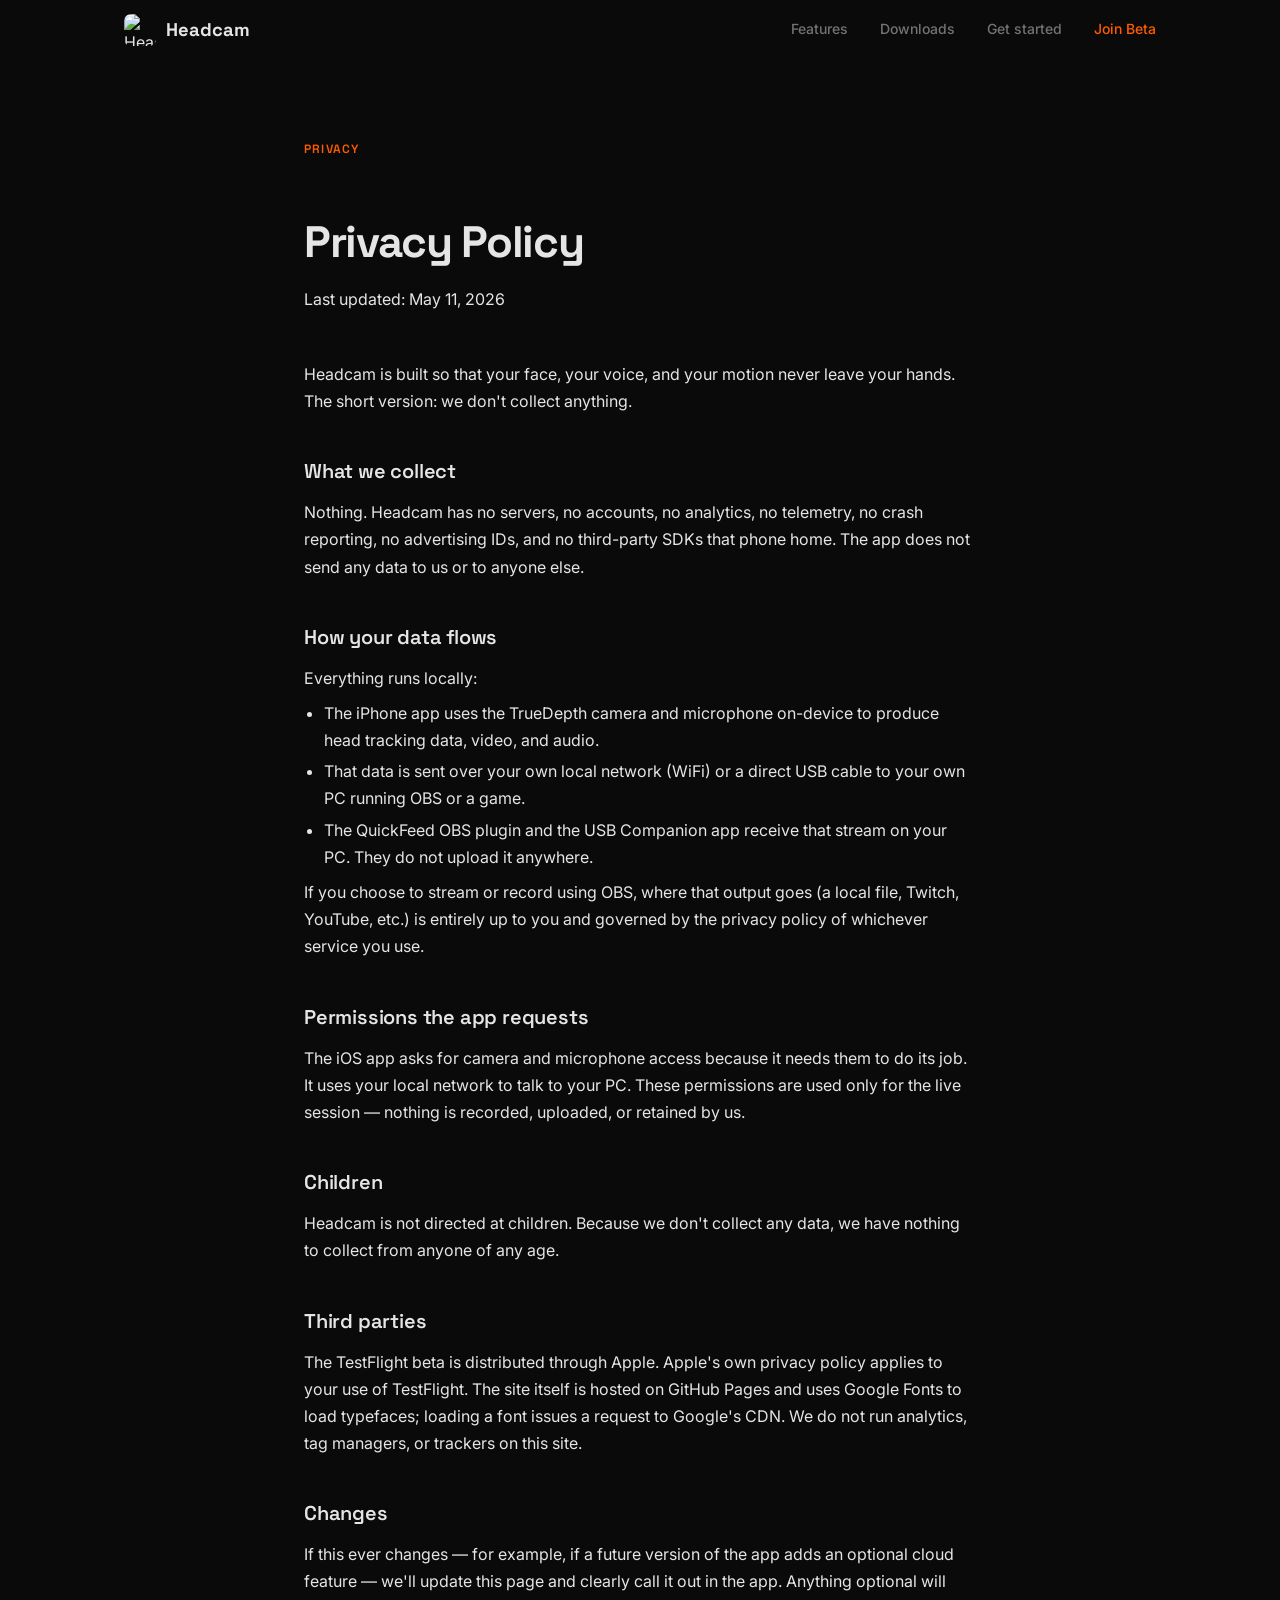
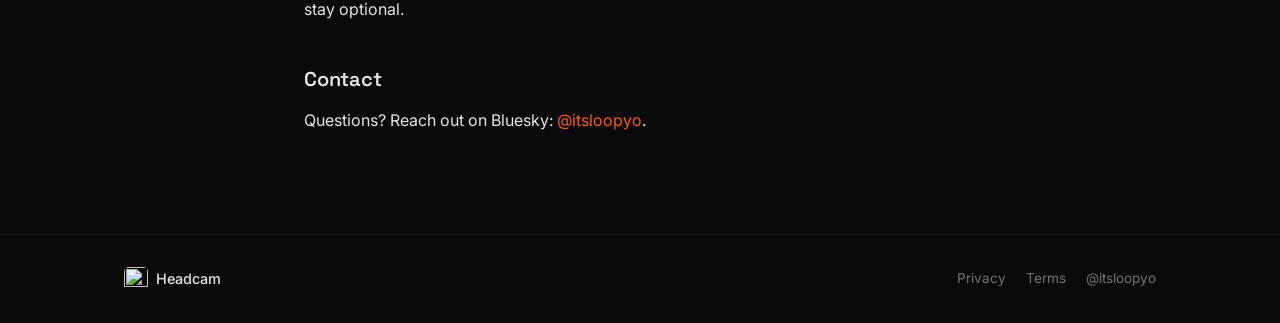
==== privacy.html @ e3e9efb8 "Add privacy policy and terms of service pages" ====
<!DOCTYPE html>
<html lang="en">
<head>
  <meta charset="UTF-8">
  <meta name="viewport" content="width=device-width, initial-scale=1.0">
  <title>Privacy Policy — Headcam</title>
  <meta name="description" content="Headcam runs entirely on your devices. We don't collect, transmit, or store any personal data.">
  <meta name="theme-color" content="#0a0a0a">
  <link rel="icon" type="image/x-icon" href="favicon.ico">
  <link rel="icon" type="image/png" sizes="32x32" href="assets/images/favicon-32x32.png">
  <link rel="icon" type="image/png" sizes="16x16" href="assets/images/favicon-16x16.png">
  <link rel="apple-touch-icon" sizes="180x180" href="assets/images/apple-touch-icon.png">
  <link rel="preconnect" href="https://fonts.googleapis.com">
  <link rel="preconnect" href="https://fonts.gstatic.com" crossorigin>
  <link href="https://fonts.googleapis.com/css2?family=Inter:wght@400;500;600&family=Space+Grotesk:wght@600;700&display=swap" rel="stylesheet">
  <link rel="stylesheet" href="css/style.css">
</head>
<body>

  <nav class="nav" id="nav">
    <div class="nav-inner">
      <a href="index.html" class="nav-brand">
        <img src="assets/images/app-icon.png" alt="Headcam" class="nav-icon" width="32" height="32">
        <span class="nav-wordmark">Headcam</span>
      </a>
      <button class="nav-toggle" id="nav-toggle" aria-label="Toggle navigation" aria-expanded="false">
        <span></span><span></span>
      </button>
      <div class="nav-links" id="nav-links">
        <a href="index.html#features">Features</a>
        <a href="index.html#downloads">Downloads</a>
        <a href="index.html#setup">Get started</a>
        <a href="https://testflight.apple.com/join/P8mfMsU5" class="nav-cta">Join Beta</a>
      </div>
    </div>
  </nav>

  <main class="legal">
    <div class="container">
      <span class="section-label">Privacy</span>
      <h1 class="legal-headline">Privacy Policy</h1>
      <p class="legal-updated">Last updated: May 11, 2026</p>

      <p>Headcam is built so that your face, your voice, and your motion never leave your hands. The short version: we don't collect anything.</p>

      <h2>What we collect</h2>
      <p>Nothing. Headcam has no servers, no accounts, no analytics, no telemetry, no crash reporting, no advertising IDs, and no third-party SDKs that phone home. The app does not send any data to us or to anyone else.</p>

      <h2>How your data flows</h2>
      <p>Everything runs locally:</p>
      <ul>
        <li>The iPhone app uses the TrueDepth camera and microphone on-device to produce head tracking data, video, and audio.</li>
        <li>That data is sent over your own local network (WiFi) or a direct USB cable to your own PC running OBS or a game.</li>
        <li>The QuickFeed OBS plugin and the USB Companion app receive that stream on your PC. They do not upload it anywhere.</li>
      </ul>
      <p>If you choose to stream or record using OBS, where that output goes (a local file, Twitch, YouTube, etc.) is entirely up to you and governed by the privacy policy of whichever service you use.</p>

      <h2>Permissions the app requests</h2>
      <p>The iOS app asks for camera and microphone access because it needs them to do its job. It uses your local network to talk to your PC. These permissions are used only for the live session — nothing is recorded, uploaded, or retained by us.</p>

      <h2>Children</h2>
      <p>Headcam is not directed at children. Because we don't collect any data, we have nothing to collect from anyone of any age.</p>

      <h2>Third parties</h2>
      <p>The TestFlight beta is distributed through Apple. Apple's own privacy policy applies to your use of TestFlight. The site itself is hosted on GitHub Pages and uses Google Fonts to load typefaces; loading a font issues a request to Google's CDN. We do not run analytics, tag managers, or trackers on this site.</p>

      <h2>Changes</h2>
      <p>If this ever changes — for example, if a future version of the app adds an optional cloud feature — we'll update this page and clearly call it out in the app. Anything optional will stay optional.</p>

      <h2>Contact</h2>
      <p>Questions? Reach out on Bluesky: <a href="https://bsky.app/profile/itsloopyo.bsky.social" target="_blank" rel="noopener noreferrer">@itsloopyo</a>.</p>
    </div>
  </main>

  <footer class="footer">
    <div class="container footer-inner">
      <div class="footer-brand">
        <img src="assets/images/app-icon.png" alt="" class="footer-icon" width="24" height="24">
        <span>Headcam</span>
      </div>
      <div class="footer-links">
        <a href="privacy.html" class="footer-link">Privacy</a>
        <a href="terms.html" class="footer-link">Terms</a>
        <a href="https://bsky.app/profile/itsloopyo.bsky.social" target="_blank" rel="noopener noreferrer" class="footer-link" aria-label="Bluesky">@itsloopyo</a>
      </div>
    </div>
  </footer>

  <script src="js/main.js"></script>
</body>
</html>
---- css/style.css ----
/* ============================================
   Headcam.app
   ============================================ */

/* --- Reset & Variables --- */
*,
*::before,
*::after {
  margin: 0;
  padding: 0;
  box-sizing: border-box;
}

:root {
  --bg: #0a0a0a;
  --surface: #111111;
  --border: #1e1e1e;
  --text: #e5e5e5;
  --muted: #737373;
  --accent: #ff5c00;
  --nav-h: 60px;
}

html {
  scroll-behavior: smooth;
  scroll-padding-top: var(--nav-h);
}

body {
  font-family: 'Inter', system-ui, -apple-system, sans-serif;
  background: var(--bg);
  color: var(--text);
  line-height: 1.6;
  -webkit-font-smoothing: antialiased;
  -moz-osx-font-smoothing: grayscale;
}

img {
  display: block;
  max-width: 100%;
  height: auto;
}

a {
  color: inherit;
  text-decoration: none;
}

ul {
  list-style: none;
}

/* --- Layout --- */
.container {
  width: 100%;
  max-width: 1080px;
  margin: 0 auto;
  padding: 0 24px;
}

/* --- Typography --- */
.hero-headline,
.section-label,
.feature-name,
.setup-content h3,
.download-card-top h3,
.cta-headline {
  font-family: 'Space Grotesk', 'Inter', system-ui, sans-serif;
}

.section-label {
  display: block;
  font-size: 0.75rem;
  font-weight: 600;
  text-transform: uppercase;
  letter-spacing: 0.1em;
  color: var(--accent);
  margin-bottom: 48px;
}

/* --- Buttons --- */
.btn {
  display: inline-flex;
  align-items: center;
  gap: 8px;
  font-family: inherit;
  font-size: 0.95rem;
  font-weight: 600;
  border: none;
  cursor: pointer;
  text-decoration: none;
  transition: opacity 0.15s ease;
}

.btn:hover {
  opacity: 0.85;
}

.btn-primary {
  padding: 14px 28px;
  color: var(--bg);
  background: var(--accent);
  border-radius: 8px;
}

.btn-ghost {
  padding: 14px 4px;
  color: var(--muted);
  background: none;
  transition: color 0.2s ease;
}

.btn-ghost:hover {
  color: var(--text);
  opacity: 1;
}

.btn-ghost .arrow {
  display: inline-block;
  transition: transform 0.2s ease;
}

.btn-ghost:hover .arrow {
  transform: translateX(3px);
}

.btn-lg {
  padding: 18px 36px;
  font-size: 1.05rem;
}

/* --- Scroll Reveal --- */
.reveal {
  opacity: 0;
  transform: translateY(16px);
  transition: opacity 0.5s ease, transform 0.5s ease;
}

.reveal.visible {
  opacity: 1;
  transform: translateY(0);
}

/* ============================================
   Navigation
   ============================================ */
.nav {
  position: fixed;
  top: 0;
  left: 0;
  right: 0;
  z-index: 1000;
  height: var(--nav-h);
  transition: background 0.25s ease, border-color 0.25s ease;
  border-bottom: 1px solid transparent;
}

.nav.scrolled {
  background: var(--bg);
  border-bottom-color: var(--border);
}

.nav-inner {
  max-width: 1080px;
  margin: 0 auto;
  padding: 0 24px;
  height: 100%;
  display: flex;
  align-items: center;
  justify-content: space-between;
}

.nav-brand {
  display: flex;
  align-items: center;
  gap: 10px;
}

.nav-icon {
  border-radius: 7px;
}

.nav-wordmark {
  font-family: 'Space Grotesk', system-ui, sans-serif;
  font-size: 1.15rem;
  font-weight: 700;
}

.nav-toggle {
  display: none;
  background: none;
  border: none;
  cursor: pointer;
  padding: 8px;
  width: 32px;
  height: 32px;
  position: relative;
  align-items: center;
  justify-content: center;
}

.nav-toggle span {
  display: block;
  width: 18px;
  height: 1.5px;
  background: var(--text);
  position: absolute;
  left: 7px;
  transition: transform 0.25s ease, top 0.25s ease;
}

.nav-toggle span:first-child {
  top: 12px;
}

.nav-toggle span:last-child {
  top: 19px;
}

.nav-toggle[aria-expanded="true"] span:first-child {
  top: 15px;
  transform: rotate(45deg);
}

.nav-toggle[aria-expanded="true"] span:last-child {
  top: 15px;
  transform: rotate(-45deg);
}

.nav-links {
  display: flex;
  align-items: center;
  gap: 32px;
}

.nav-links a {
  font-size: 0.875rem;
  font-weight: 500;
  color: var(--muted);
  transition: color 0.2s ease;
}

.nav-links a:hover {
  color: var(--text);
}

.nav-cta {
  color: var(--accent) !important;
}

/* ============================================
   Hero
   ============================================ */
.hero {
  position: relative;
  min-height: max(560px, 80vh);
  display: flex;
  align-items: center;
  padding: calc(var(--nav-h) + 40px) 0 80px;
  overflow: hidden;
  background: radial-gradient(ellipse at 60% 40%, rgba(255, 92, 0, 0.025) 0%, transparent 65%);
}

.hero-headline {
  font-size: clamp(2.5rem, 6vw, 4.5rem);
  font-weight: 700;
  line-height: 1.08;
  letter-spacing: -0.03em;
  margin-bottom: 24px;
  max-width: 580px;
}

.hero-sub {
  font-size: clamp(1rem, 2vw, 1.15rem);
  color: var(--muted);
  max-width: 480px;
  line-height: 1.7;
  margin-bottom: 20px;
}

.hero-pitch {
  font-family: 'Space Grotesk', system-ui, sans-serif;
  font-size: clamp(1.05rem, 2vw, 1.2rem);
  font-weight: 600;
  letter-spacing: -0.01em;
  color: var(--text);
  margin-bottom: 40px;
}

.hero-actions {
  display: flex;
  align-items: center;
  gap: 24px;
  flex-wrap: wrap;
}

/* --- Tracking reticle --- */
.hero-tracker {
  position: absolute;
  top: 0;
  left: 0;
  width: 160px;
  height: 160px;
  pointer-events: none;
  will-change: transform;
  color: var(--accent);
  opacity: 0;
  transition: opacity 1s ease;
}

.hero-tracker.active {
  opacity: 1;
}

/* ============================================
   Features
   ============================================ */
.features {
  padding: 140px 0;
  border-top: 1px solid var(--border);
}

.primary-features {
  display: grid;
  grid-template-columns: 1fr 1fr;
  gap: 48px;
  margin-bottom: 48px;
}

.primary-feature-label {
  display: block;
  font-family: 'Space Grotesk', system-ui, sans-serif;
  font-size: 0.75rem;
  font-weight: 600;
  text-transform: uppercase;
  letter-spacing: 0.08em;
  color: var(--accent);
  margin-bottom: 16px;
}

.primary-feature-desc {
  font-size: 1.05rem;
  line-height: 1.75;
  color: var(--text);
}

.secondary-features {
  display: grid;
  grid-template-columns: repeat(3, 1fr);
  gap: 32px;
  padding-top: 48px;
  border-top: 1px solid var(--border);
}

.secondary-feature h3 {
  font-family: 'Space Grotesk', system-ui, sans-serif;
  font-size: 0.95rem;
  font-weight: 600;
  margin-bottom: 6px;
}

.secondary-feature p {
  font-size: 0.9rem;
  color: var(--muted);
  line-height: 1.5;
}

/* ============================================
   Use Cases
   ============================================ */
.usecases {
  padding: 100px 0;
  border-top: 1px solid var(--border);
}

.usecases-grid {
  display: grid;
  grid-template-columns: repeat(3, 1fr);
  gap: 48px;
}

.usecase h3 {
  font-family: 'Space Grotesk', system-ui, sans-serif;
  font-size: 1.05rem;
  font-weight: 600;
  margin-bottom: 10px;
}

.usecase p {
  font-size: 0.95rem;
  color: var(--muted);
  line-height: 1.65;
}

/* ============================================
   Downloads
   ============================================ */
.downloads {
  padding: 140px 0;
  background: var(--surface);
}

.download-grid {
  display: grid;
  grid-template-columns: 1fr 1fr;
  gap: 16px;
}

.download-card {
  background: var(--bg);
  border: 1px solid var(--border);
  border-radius: 12px;
  padding: 32px;
  display: flex;
  flex-direction: column;
}

.download-card--hero {
  grid-column: 1 / -1;
  border-color: var(--accent);
  border-width: 1px;
}

.download-card-top {
  display: flex;
  align-items: center;
  gap: 16px;
  margin-bottom: 12px;
}

.download-card-top h3 {
  font-size: 1.1rem;
  font-weight: 600;
  letter-spacing: -0.01em;
}

.download-app-icon {
  border-radius: 10px;
}

.download-card-icon {
  width: 40px;
  height: 40px;
  display: flex;
  align-items: center;
  justify-content: center;
  background: rgba(255, 92, 0, 0.08);
  border-radius: 8px;
  color: var(--accent);
  flex-shrink: 0;
}

.badge {
  display: inline-block;
  vertical-align: middle;
  font-size: 0.6rem;
  font-weight: 600;
  text-transform: uppercase;
  letter-spacing: 0.06em;
  padding: 3px 7px;
  border-radius: 4px;
  background: rgba(255, 92, 0, 0.1);
  color: var(--accent);
  margin-left: 6px;
  position: relative;
  top: -1px;
}

.download-card-desc {
  font-size: 0.95rem;
  color: var(--muted);
  line-height: 1.6;
  flex: 1;
  margin-bottom: 24px;
}

.download-card-bottom {
  display: flex;
  align-items: center;
  gap: 16px;
  flex-wrap: wrap;
}

.download-req {
  font-size: 0.8rem;
  color: var(--muted);
}

.download-platforms {
  display: flex;
  gap: 8px;
}

.platform-btn {
  padding: 10px 20px;
  font-size: 0.85rem;
  font-weight: 500;
  color: var(--text);
  background: var(--surface);
  border: 1px solid var(--border);
  border-radius: 6px;
  transition: border-color 0.2s ease;
  text-align: center;
}

.platform-btn:hover {
  border-color: var(--muted);
}

.download-ver {
  font-size: 0.8rem;
  color: var(--muted);
  margin-top: 12px;
}

/* ============================================
   Setup
   ============================================ */
.setup {
  padding: 140px 0;
}

.setup-steps {
  max-width: 520px;
}

.setup-step {
  display: flex;
  gap: 24px;
  padding-bottom: 44px;
  position: relative;
}

.setup-step:last-child {
  padding-bottom: 0;
}

/* Connecting line */
.setup-step:not(:last-child)::after {
  content: '';
  position: absolute;
  left: 4px;
  top: 22px;
  bottom: 0;
  width: 1px;
  background: var(--border);
}

.setup-marker {
  width: 10px;
  height: 10px;
  border-radius: 50%;
  background: var(--accent);
  flex-shrink: 0;
  margin-top: 6px;
  position: relative;
  z-index: 1;
}

.setup-content h3 {
  font-size: 1.1rem;
  font-weight: 600;
  letter-spacing: -0.01em;
  margin-bottom: 6px;
}

.setup-content p {
  font-size: 0.95rem;
  color: var(--muted);
  line-height: 1.6;
}

/* ============================================
   Compatibility
   ============================================ */
.compat {
  padding: 80px 0 120px;
  border-top: 1px solid var(--border);
}

.compat-grid {
  display: grid;
  grid-template-columns: repeat(3, 1fr);
  gap: 48px;
}

.compat-group h3 {
  font-family: 'Space Grotesk', system-ui, sans-serif;
  font-size: 0.7rem;
  font-weight: 600;
  text-transform: uppercase;
  letter-spacing: 0.1em;
  color: var(--muted);
  margin-bottom: 20px;
}

.compat-group ul {
  display: flex;
  flex-direction: column;
  gap: 10px;
}

.compat-group li {
  font-size: 0.95rem;
  color: var(--text);
}

.compat-group code {
  font-family: 'SF Mono', 'Cascadia Mono', 'Roboto Mono', monospace;
  font-size: 0.85em;
  color: var(--accent);
}

/* ============================================
   CTA
   ============================================ */
.cta {
  padding: 140px 0;
  background: var(--surface);
}

.cta-inner {
  text-align: center;
}

.cta-headline {
  font-size: clamp(2rem, 5vw, 3.25rem);
  font-weight: 700;
  letter-spacing: -0.03em;
  margin-bottom: 40px;
}

/* ============================================
   Legal pages
   ============================================ */
.legal {
  padding: calc(var(--nav-h) + 80px) 0 100px;
}

.legal .container {
  max-width: 720px;
}

.legal-headline {
  font-family: 'Space Grotesk', 'Inter', system-ui, sans-serif;
  font-size: clamp(2rem, 4vw, 2.75rem);
  font-weight: 700;
  letter-spacing: -0.03em;
  margin-bottom: 8px;
}

.legal-updated {
  color: var(--muted);
  font-size: 0.85rem;
  margin-bottom: 48px;
}

.legal h2 {
  font-family: 'Space Grotesk', 'Inter', system-ui, sans-serif;
  font-size: 1.25rem;
  font-weight: 600;
  letter-spacing: -0.01em;
  margin: 40px 0 12px;
}

.legal p,
.legal li {
  color: var(--text);
  font-size: 1rem;
  line-height: 1.7;
}

.legal p + p {
  margin-top: 12px;
}

.legal ul {
  list-style: disc;
  padding-left: 20px;
  margin: 8px 0;
}

.legal ul li {
  margin: 4px 0;
}

.legal a {
  color: var(--accent);
}

.legal a:hover {
  text-decoration: underline;
}

.footer-links {
  display: flex;
  gap: 20px;
  align-items: center;
}

/* ============================================
   Footer
   ============================================ */
.footer {
  padding: 32px 0;
  border-top: 1px solid var(--border);
}

.footer-inner {
  display: flex;
  align-items: center;
  justify-content: space-between;
}

.footer-brand {
  display: flex;
  align-items: center;
  gap: 8px;
  font-weight: 500;
  font-size: 0.9rem;
}

.footer-icon {
  border-radius: 5px;
}

.footer-link {
  font-size: 0.85rem;
  color: var(--muted);
  transition: color 0.2s ease;
}

.footer-link:hover {
  color: var(--text);
}

/* ============================================
   Responsive
   ============================================ */

/* Tablet */
@media (max-width: 768px) {
  .hero {
    min-height: auto;
    padding: calc(var(--nav-h) + 48px) 0 64px;
    text-align: center;
    background: none;
  }

  .hero-headline,
  .hero-sub,
  .hero-pitch {
    max-width: none;
  }

  .hero-actions {
    justify-content: center;
  }

  .hero-tracker {
    display: none;
  }

  .features {
    padding: 100px 0;
  }

  .primary-features {
    grid-template-columns: 1fr;
    gap: 40px;
  }

  .secondary-features {
    grid-template-columns: 1fr;
    gap: 28px;
  }

  .usecases {
    padding: 80px 0;
  }

  .usecases-grid {
    grid-template-columns: 1fr;
    gap: 36px;
  }

  .downloads {
    padding: 100px 0;
  }

  .download-grid {
    grid-template-columns: 1fr;
  }

  .setup {
    padding: 100px 0;
  }

  .compat {
    padding: 60px 0 80px;
  }

  .compat-grid {
    grid-template-columns: 1fr;
    gap: 36px;
  }

  .cta {
    padding: 100px 0;
  }
}

/* Mobile nav */
@media (max-width: 640px) {
  .nav-toggle {
    display: flex;
  }

  .nav-links {
    position: fixed;
    top: var(--nav-h);
    left: 0;
    right: 0;
    flex-direction: column;
    gap: 0;
    background: var(--bg);
    border-bottom: 1px solid var(--border);
    max-height: 0;
    overflow: hidden;
    transition: max-height 0.3s ease;
  }

  .nav-links.open {
    max-height: 220px;
  }

  .nav-links a {
    display: block;
    padding: 14px 24px;
    border-top: 1px solid var(--border);
    font-size: 0.95rem;
  }
}

/* Small mobile */
@media (max-width: 480px) {
  .hero-actions {
    flex-direction: column;
    align-items: center;
    gap: 12px;
  }

  .download-platforms {
    flex-direction: column;
  }

  .platform-btn {
    text-align: center;
  }

  .section-label {
    margin-bottom: 36px;
  }

  .footer-inner {
    flex-direction: column;
    gap: 12px;
    text-align: center;
  }
}
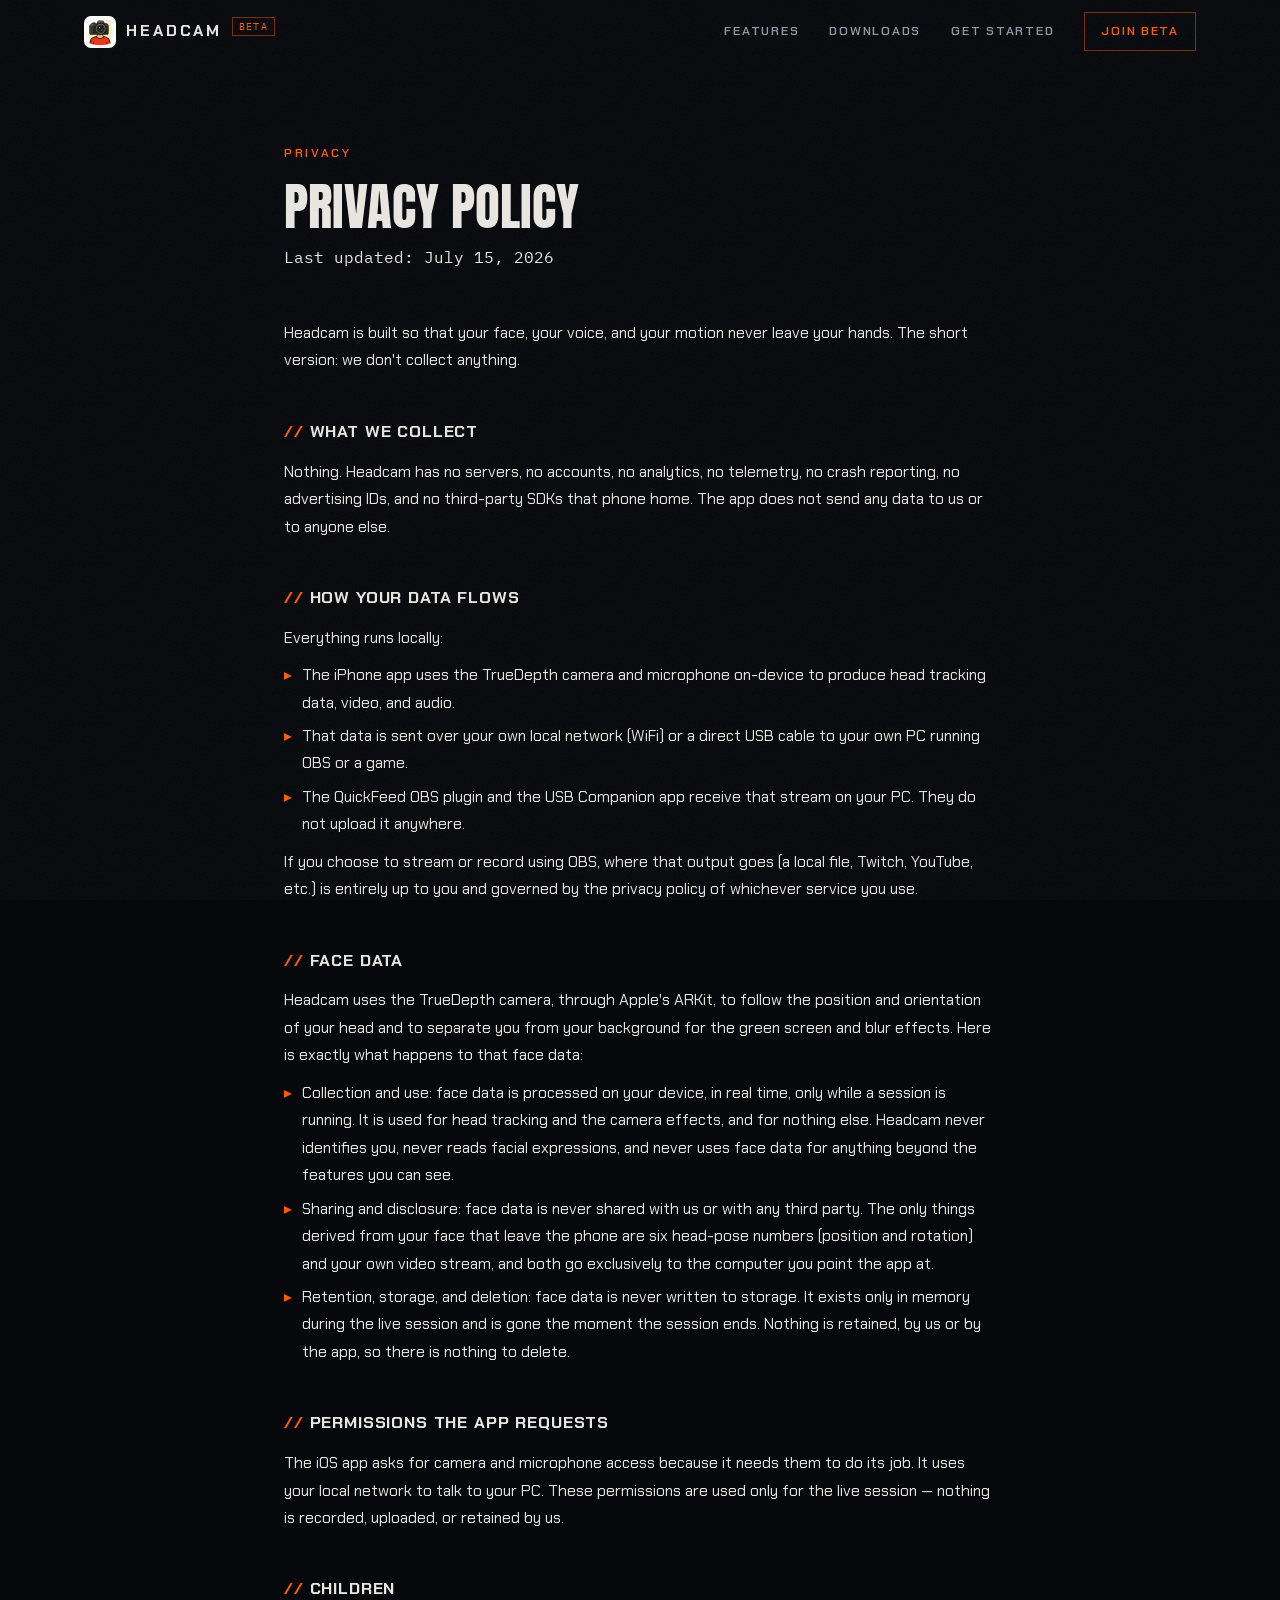
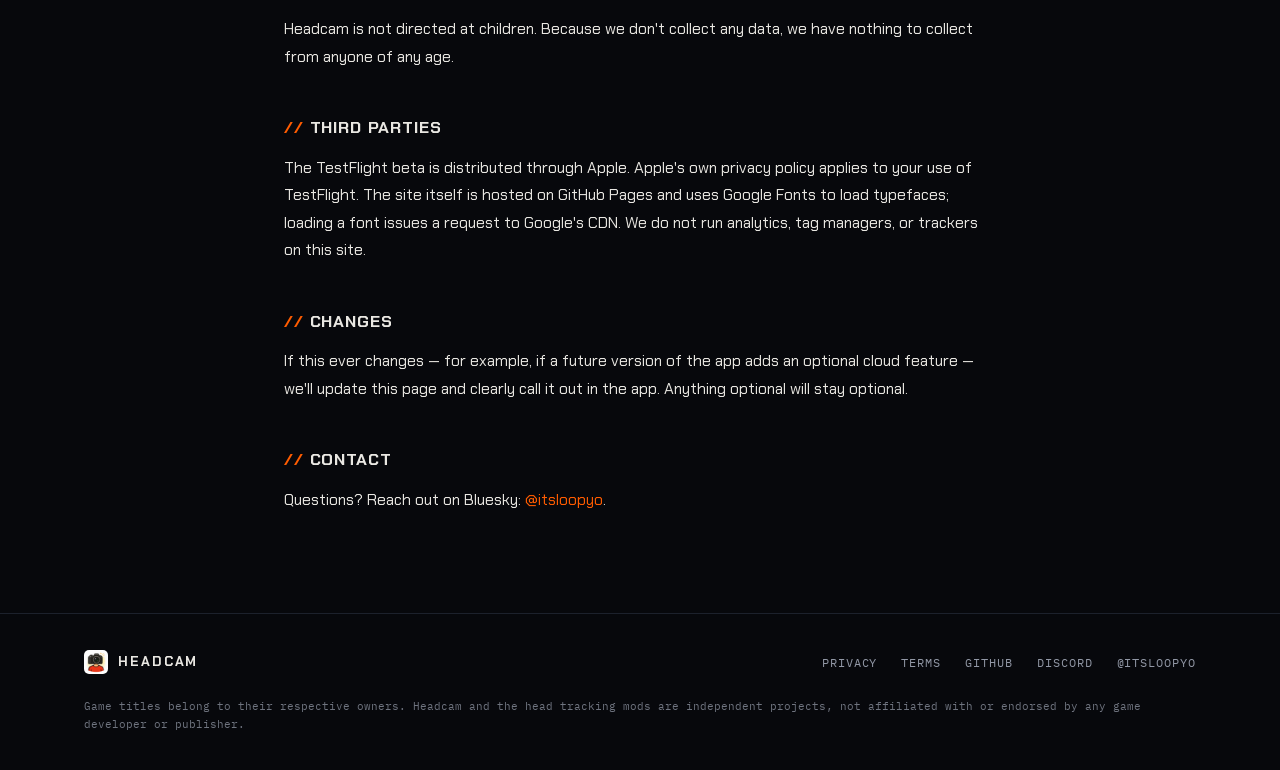
==== commit 49f8335c: "Redesign site with cockpit HUD theme and TrueDepth face visual Rework the landing page into a night-" ====
--- a/privacy.html
+++ b/privacy.html
@@ -5,14 +5,14 @@
   <meta name="viewport" content="width=device-width, initial-scale=1.0">
   <title>Privacy Policy — Headcam</title>
   <meta name="description" content="Headcam runs entirely on your devices. We don't collect, transmit, or store any personal data.">
-  <meta name="theme-color" content="#0a0a0a">
+  <meta name="theme-color" content="#07080c">
   <link rel="icon" type="image/x-icon" href="favicon.ico">
   <link rel="icon" type="image/png" sizes="32x32" href="assets/images/favicon-32x32.png">
   <link rel="icon" type="image/png" sizes="16x16" href="assets/images/favicon-16x16.png">
   <link rel="apple-touch-icon" sizes="180x180" href="assets/images/apple-touch-icon.png">
   <link rel="preconnect" href="https://fonts.googleapis.com">
   <link rel="preconnect" href="https://fonts.gstatic.com" crossorigin>
-  <link href="https://fonts.googleapis.com/css2?family=Inter:wght@400;500;600&family=Space+Grotesk:wght@600;700&display=swap" rel="stylesheet">
+  <link href="https://fonts.googleapis.com/css2?family=Anton&family=Chakra+Petch:wght@400;500;600;700&family=IBM+Plex+Mono:wght@400;500&display=swap" rel="stylesheet">
   <link rel="stylesheet" href="css/style.css">
 </head>
 <body>
@@ -22,6 +22,7 @@
       <a href="index.html" class="nav-brand">
         <img src="assets/images/app-icon.png" alt="Headcam" class="nav-icon" width="32" height="32">
         <span class="nav-wordmark">Headcam</span>
+        <span class="nav-beta">beta</span>
       </a>
       <button class="nav-toggle" id="nav-toggle" aria-label="Toggle navigation" aria-expanded="false">
         <span></span><span></span>
@@ -39,7 +40,7 @@
     <div class="container">
       <span class="section-label">Privacy</span>
       <h1 class="legal-headline">Privacy Policy</h1>
-      <p class="legal-updated">Last updated: May 11, 2026</p>
+      <p class="legal-updated">Last updated: July 15, 2026</p>
 
       <p>Headcam is built so that your face, your voice, and your motion never leave your hands. The short version: we don't collect anything.</p>
 
@@ -54,6 +55,14 @@
         <li>The QuickFeed OBS plugin and the USB Companion app receive that stream on your PC. They do not upload it anywhere.</li>
       </ul>
       <p>If you choose to stream or record using OBS, where that output goes (a local file, Twitch, YouTube, etc.) is entirely up to you and governed by the privacy policy of whichever service you use.</p>
+
+      <h2>Face data</h2>
+      <p>Headcam uses the TrueDepth camera, through Apple's ARKit, to follow the position and orientation of your head and to separate you from your background for the green screen and blur effects. Here is exactly what happens to that face data:</p>
+      <ul>
+        <li>Collection and use: face data is processed on your device, in real time, only while a session is running. It is used for head tracking and the camera effects, and for nothing else. Headcam never identifies you, never reads facial expressions, and never uses face data for anything beyond the features you can see.</li>
+        <li>Sharing and disclosure: face data is never shared with us or with any third party. The only things derived from your face that leave the phone are six head-pose numbers (position and rotation) and your own video stream, and both go exclusively to the computer you point the app at.</li>
+        <li>Retention, storage, and deletion: face data is never written to storage. It exists only in memory during the live session and is gone the moment the session ends. Nothing is retained, by us or by the app, so there is nothing to delete.</li>
+      </ul>
 
       <h2>Permissions the app requests</h2>
       <p>The iOS app asks for camera and microphone access because it needs them to do its job. It uses your local network to talk to your PC. These permissions are used only for the live session — nothing is recorded, uploaded, or retained by us.</p>
@@ -81,8 +90,13 @@
       <div class="footer-links">
         <a href="privacy.html" class="footer-link">Privacy</a>
         <a href="terms.html" class="footer-link">Terms</a>
+        <a href="https://github.com/itsloopyo" target="_blank" rel="noopener noreferrer" class="footer-link">GitHub</a>
+        <a href="https://discord.gg/Vb9JEgArV" target="_blank" rel="noopener noreferrer" class="footer-link">Discord</a>
         <a href="https://bsky.app/profile/itsloopyo.bsky.social" target="_blank" rel="noopener noreferrer" class="footer-link" aria-label="Bluesky">@itsloopyo</a>
       </div>
+    </div>
+    <div class="container">
+      <p class="footer-note">Game titles belong to their respective owners. Headcam and the head tracking mods are independent projects, not affiliated with or endorsed by any game developer or publisher.</p>
     </div>
   </footer>
 
--- a/css/style.css
+++ b/css/style.css
@@ -1,8 +1,7 @@
 /* ============================================
-   Headcam.app
+   Headcam.app — Night Cockpit HUD
    ============================================ */
 
-/* --- Reset & Variables --- */
 *,
 *::before,
 *::after {
@@ -12,13 +11,20 @@
 }
 
 :root {
-  --bg: #0a0a0a;
-  --surface: #111111;
-  --border: #1e1e1e;
-  --text: #e5e5e5;
-  --muted: #737373;
+  --bg: #07080c;
+  --bg2: #0a0c12;
+  --panel: #0d1018;
+  --line: #1c212c;
+  --line2: #2c3342;
+  --text: #e9e7e2;
+  --muted: #9298a6;
   --accent: #ff5c00;
-  --nav-h: 60px;
+  --accent-soft: #ffb073;
+  --glow: rgba(255, 92, 0, 0.35);
+  --disp: 'Anton', 'Arial Narrow', sans-serif;
+  --ui: 'Chakra Petch', system-ui, sans-serif;
+  --mono: 'IBM Plex Mono', ui-monospace, monospace;
+  --nav-h: 64px;
 }
 
 html {
@@ -27,12 +33,24 @@
 }
 
 body {
-  font-family: 'Inter', system-ui, -apple-system, sans-serif;
+  font-family: var(--ui);
   background: var(--bg);
   color: var(--text);
-  line-height: 1.6;
+  line-height: 1.65;
   -webkit-font-smoothing: antialiased;
   -moz-osx-font-smoothing: grayscale;
+  overflow-x: hidden;
+}
+
+/* Film grain over everything */
+body::after {
+  content: '';
+  position: fixed;
+  inset: 0;
+  z-index: 9999;
+  pointer-events: none;
+  opacity: 0.05;
+  background-image: url("data:image/svg+xml,%3Csvg xmlns='http://www.w3.org/2000/svg' width='160' height='160'%3E%3Cfilter id='n'%3E%3CfeTurbulence type='fractalNoise' baseFrequency='0.9' numOctaves='2'/%3E%3C/filter%3E%3Crect width='160' height='160' filter='url(%23n)'/%3E%3C/svg%3E");
 }
 
 img {
@@ -50,69 +68,122 @@
   list-style: none;
 }
 
+::selection {
+  background: var(--accent);
+  color: var(--bg);
+}
+
+:focus-visible {
+  outline: 2px solid var(--accent);
+  outline-offset: 3px;
+}
+
 /* --- Layout --- */
 .container {
   width: 100%;
-  max-width: 1080px;
+  max-width: 1160px;
   margin: 0 auto;
   padding: 0 24px;
 }
 
-/* --- Typography --- */
-.hero-headline,
-.section-label,
-.feature-name,
-.setup-content h3,
-.download-card-top h3,
-.cta-headline {
-  font-family: 'Space Grotesk', 'Inter', system-ui, sans-serif;
-}
-
+/* --- Section headers --- */
+.section-head {
+  display: flex;
+  align-items: center;
+  gap: 16px;
+  margin-bottom: 20px;
+}
+
+.sec-index {
+  font-family: var(--mono);
+  font-size: 0.75rem;
+  color: var(--accent);
+  border: 1px solid var(--line2);
+  padding: 2px 8px;
+}
+
+.sec-label,
 .section-label {
   display: block;
+  font-family: var(--ui);
   font-size: 0.75rem;
   font-weight: 600;
   text-transform: uppercase;
-  letter-spacing: 0.1em;
-  color: var(--accent);
-  margin-bottom: 48px;
+  letter-spacing: 0.22em;
+  color: var(--muted);
+}
+
+.sec-line {
+  flex: 1;
+  height: 1px;
+  background: linear-gradient(90deg, var(--line2), transparent);
+}
+
+.sec-display {
+  font-family: var(--disp);
+  font-weight: 400;
+  font-size: clamp(2.4rem, 5.5vw, 4rem);
+  line-height: 1;
+  text-transform: uppercase;
+  letter-spacing: 0.01em;
+  margin-bottom: 56px;
+}
+
+.sec-display em {
+  font-style: normal;
+  color: transparent;
+  -webkit-text-stroke: 1.5px var(--accent);
+}
+
+/* --- Panels (notched cards) --- */
+.panel {
+  position: relative;
+  background: var(--panel);
+  border: 1px solid var(--line);
+  transition: border-color 0.25s ease, transform 0.25s ease, background 0.25s ease;
+}
+
+.panel:hover {
+  border-color: var(--line2);
+  transform: translateY(-3px);
 }
 
 /* --- Buttons --- */
 .btn {
   display: inline-flex;
   align-items: center;
-  gap: 8px;
-  font-family: inherit;
-  font-size: 0.95rem;
+  gap: 10px;
+  font-family: var(--ui);
+  font-size: 0.85rem;
   font-weight: 600;
+  text-transform: uppercase;
+  letter-spacing: 0.1em;
   border: none;
   cursor: pointer;
-  text-decoration: none;
-  transition: opacity 0.15s ease;
-}
-
-.btn:hover {
-  opacity: 0.85;
+  transition: background 0.2s ease, color 0.2s ease, box-shadow 0.2s ease;
 }
 
 .btn-primary {
-  padding: 14px 28px;
-  color: var(--bg);
+  padding: 16px 30px;
+  color: #0a0a0a;
   background: var(--accent);
-  border-radius: 8px;
+}
+
+.btn-primary:hover {
+  background: var(--accent-soft);
+  box-shadow: 0 0 32px var(--glow);
 }
 
 .btn-ghost {
-  padding: 14px 4px;
-  color: var(--muted);
-  background: none;
-  transition: color 0.2s ease;
+  padding: 16px 22px;
+  color: var(--muted);
+  background: transparent;
+  box-shadow: inset 0 0 0 1px var(--line2);
 }
 
 .btn-ghost:hover {
-  color: var(--text);
-  opacity: 1;
+  color: var(--accent);
+  box-shadow: inset 0 0 0 1px var(--accent);
 }
 
 .btn-ghost .arrow {
@@ -121,22 +192,22 @@
 }
 
 .btn-ghost:hover .arrow {
-  transform: translateX(3px);
+  transform: translateX(4px);
 }
 
 .btn-lg {
-  padding: 18px 36px;
-  font-size: 1.05rem;
+  padding: 20px 40px;
+  font-size: 0.95rem;
 }
 
 /* --- Scroll Reveal --- */
-.reveal {
+.js .reveal {
   opacity: 0;
-  transform: translateY(16px);
-  transition: opacity 0.5s ease, transform 0.5s ease;
-}
-
-.reveal.visible {
+  transform: translateY(22px);
+  transition: opacity 0.6s ease, transform 0.6s cubic-bezier(0.2, 0.7, 0.2, 1);
+}
+
+.js .reveal.visible {
   opacity: 1;
   transform: translateY(0);
 }
@@ -151,17 +222,19 @@
   right: 0;
   z-index: 1000;
   height: var(--nav-h);
-  transition: background 0.25s ease, border-color 0.25s ease;
   border-bottom: 1px solid transparent;
+  transition: background 0.25s ease, border-color 0.25s ease, backdrop-filter 0.25s ease;
 }
 
 .nav.scrolled {
-  background: var(--bg);
-  border-bottom-color: var(--border);
+  background: rgba(7, 8, 12, 0.82);
+  -webkit-backdrop-filter: blur(12px);
+  backdrop-filter: blur(12px);
+  border-bottom-color: var(--line);
 }
 
 .nav-inner {
-  max-width: 1080px;
+  max-width: 1160px;
   margin: 0 auto;
   padding: 0 24px;
   height: 100%;
@@ -181,9 +254,22 @@
 }
 
 .nav-wordmark {
-  font-family: 'Space Grotesk', system-ui, sans-serif;
-  font-size: 1.15rem;
+  font-family: var(--ui);
+  font-size: 1rem;
   font-weight: 700;
+  text-transform: uppercase;
+  letter-spacing: 0.18em;
+}
+
+.nav-beta {
+  font-family: var(--mono);
+  font-size: 0.6rem;
+  text-transform: uppercase;
+  letter-spacing: 0.12em;
+  color: var(--accent);
+  border: 1px solid rgba(255, 92, 0, 0.45);
+  padding: 1px 6px;
+  margin-top: -10px;
 }
 
 .nav-toggle {
@@ -192,8 +278,8 @@
   border: none;
   cursor: pointer;
   padding: 8px;
-  width: 32px;
-  height: 32px;
+  width: 36px;
+  height: 36px;
   position: relative;
   align-items: center;
   justify-content: center;
@@ -201,41 +287,43 @@
 
 .nav-toggle span {
   display: block;
-  width: 18px;
-  height: 1.5px;
+  width: 20px;
+  height: 2px;
   background: var(--text);
   position: absolute;
-  left: 7px;
+  left: 8px;
   transition: transform 0.25s ease, top 0.25s ease;
 }
 
 .nav-toggle span:first-child {
-  top: 12px;
+  top: 13px;
 }
 
 .nav-toggle span:last-child {
-  top: 19px;
+  top: 21px;
 }
 
 .nav-toggle[aria-expanded="true"] span:first-child {
-  top: 15px;
+  top: 17px;
   transform: rotate(45deg);
 }
 
 .nav-toggle[aria-expanded="true"] span:last-child {
-  top: 15px;
+  top: 17px;
   transform: rotate(-45deg);
 }
 
 .nav-links {
   display: flex;
   align-items: center;
-  gap: 32px;
+  gap: 30px;
 }
 
 .nav-links a {
-  font-size: 0.875rem;
-  font-weight: 500;
+  font-size: 0.78rem;
+  font-weight: 600;
+  text-transform: uppercase;
+  letter-spacing: 0.14em;
   color: var(--muted);
   transition: color 0.2s ease;
 }
@@ -246,6 +334,13 @@
 
 .nav-cta {
   color: var(--accent) !important;
+  border: 1px solid rgba(255, 92, 0, 0.45);
+  padding: 8px 16px;
+  transition: background 0.2s ease;
+}
+
+.nav-cta:hover {
+  background: rgba(255, 92, 0, 0.12);
 }
 
 /* ============================================
@@ -253,94 +348,556 @@
    ============================================ */
 .hero {
   position: relative;
-  min-height: max(560px, 80vh);
-  display: flex;
-  align-items: center;
-  padding: calc(var(--nav-h) + 40px) 0 80px;
+  min-height: max(620px, 94vh);
+  display: flex;
+  align-items: center;
+  padding: calc(var(--nav-h) + 48px) 0 72px;
   overflow: hidden;
-  background: radial-gradient(ellipse at 60% 40%, rgba(255, 92, 0, 0.025) 0%, transparent 65%);
+}
+
+.hero-bg {
+  position: absolute;
+  inset: 0;
+  pointer-events: none;
+  background-image:
+    radial-gradient(ellipse 70% 55% at 72% 42%, rgba(255, 92, 0, 0.07), transparent 70%),
+    linear-gradient(rgba(255, 255, 255, 0.025) 1px, transparent 1px),
+    linear-gradient(90deg, rgba(255, 255, 255, 0.025) 1px, transparent 1px);
+  background-size: auto, 56px 56px, 56px 56px;
+  -webkit-mask-image: radial-gradient(ellipse 90% 80% at 50% 45%, #000 30%, transparent 100%);
+  mask-image: radial-gradient(ellipse 90% 80% at 50% 45%, #000 30%, transparent 100%);
+}
+
+.hero-grid {
+  position: relative;
+  display: grid;
+  grid-template-columns: 1.05fr 0.95fr;
+  align-items: center;
+  gap: 32px;
+}
+
+/* HUD readout chips */
+.hud-chips {
+  display: flex;
+  flex-wrap: wrap;
+  gap: 8px;
+  margin-bottom: 32px;
+  animation: rise 0.7s cubic-bezier(0.2, 0.7, 0.2, 1) both;
+}
+
+.chip {
+  display: inline-flex;
+  align-items: center;
+  gap: 7px;
+  font-size: 0.68rem;
+  font-weight: 600;
+  text-transform: uppercase;
+  letter-spacing: 0.12em;
+  color: var(--muted);
+  border: 1px solid var(--line);
+  background: rgba(13, 16, 24, 0.6);
+  padding: 6px 11px;
+}
+
+.chip--mono {
+  font-family: var(--mono);
+  font-weight: 400;
+  letter-spacing: 0.04em;
+}
+
+.chip--mono b {
+  font-weight: 500;
+  color: var(--accent-soft);
+  min-width: 5ch;
+  display: inline-block;
+  text-align: right;
+}
+
+.chip--live {
+  color: var(--accent);
+  border-color: rgba(255, 92, 0, 0.4);
+}
+
+.chip-dot {
+  width: 6px;
+  height: 6px;
+  background: var(--accent);
+  border-radius: 50%;
+  animation: blink 1.6s ease-in-out infinite;
+}
+
+@keyframes blink {
+  0%, 100% { opacity: 1; box-shadow: 0 0 8px var(--glow); }
+  50% { opacity: 0.25; box-shadow: none; }
 }
 
 .hero-headline {
-  font-size: clamp(2.5rem, 6vw, 4.5rem);
+  font-family: var(--disp);
+  font-weight: 400;
+  font-size: clamp(3.1rem, 7.6vw, 6.2rem);
+  line-height: 0.98;
+  text-transform: uppercase;
+  letter-spacing: 0.005em;
+  margin-bottom: 28px;
+}
+
+.hl-line {
+  display: block;
+  animation: rise 0.7s cubic-bezier(0.2, 0.7, 0.2, 1) 0.08s both;
+}
+
+.hl-line--accent {
+  color: transparent;
+  -webkit-text-stroke: 2px var(--accent);
+  animation-delay: 0.18s;
+}
+
+@keyframes rise {
+  from {
+    opacity: 0;
+    transform: translateY(28px);
+  }
+  to {
+    opacity: 1;
+    transform: translateY(0);
+  }
+}
+
+.hero-sub {
+  font-size: clamp(1rem, 1.6vw, 1.1rem);
+  color: var(--muted);
+  max-width: 470px;
+  line-height: 1.75;
+  margin-bottom: 24px;
+  animation: rise 0.7s ease 0.3s both;
+}
+
+.hero-pitch {
+  display: flex;
+  flex-wrap: wrap;
+  align-items: center;
+  gap: 10px;
+  margin-bottom: 40px;
+  animation: rise 0.7s ease 0.4s both;
+}
+
+.hero-pitch s {
+  font-family: var(--mono);
+  font-size: 0.72rem;
+  text-transform: uppercase;
+  letter-spacing: 0.1em;
+  color: var(--muted);
+  border: 1px solid var(--line);
+  padding: 4px 10px;
+  text-decoration: none;
+  position: relative;
+}
+
+.hero-pitch s::after {
+  content: '';
+  position: absolute;
+  left: 4px;
+  right: 4px;
+  top: 50%;
+  height: 1px;
+  background: var(--accent);
+  transform: rotate(-6deg);
+}
+
+.hero-pitch em {
+  font-style: normal;
   font-weight: 700;
-  line-height: 1.08;
-  letter-spacing: -0.03em;
-  margin-bottom: 24px;
-  max-width: 580px;
-}
-
-.hero-sub {
-  font-size: clamp(1rem, 2vw, 1.15rem);
-  color: var(--muted);
-  max-width: 480px;
+  font-size: 1rem;
+  text-transform: uppercase;
+  letter-spacing: 0.06em;
+  color: var(--accent);
+}
+
+.hero-actions {
+  display: flex;
+  align-items: center;
+  gap: 16px;
+  flex-wrap: wrap;
+  animation: rise 0.7s ease 0.5s both;
+}
+
+.hero-meta {
+  font-family: var(--mono);
+  font-size: 0.72rem;
+  text-transform: uppercase;
+  letter-spacing: 0.1em;
+  color: var(--muted);
+  margin-top: 24px;
+  animation: rise 0.7s ease 0.6s both;
+}
+
+/* --- Face point-cloud visual --- */
+.hero-visual {
+  position: relative;
+  height: clamp(380px, 46vw, 560px);
+  animation: fadein 1.2s ease 0.4s both;
+}
+
+@keyframes fadein {
+  from { opacity: 0; }
+  to { opacity: 1; }
+}
+
+#face-canvas {
+  position: absolute;
+  inset: 0;
+  width: 100%;
+  height: 100%;
+}
+
+.reticle {
+  position: absolute;
+  inset: 6%;
+  pointer-events: none;
+}
+
+.ret-corner {
+  position: absolute;
+  width: 26px;
+  height: 26px;
+  border: 0 solid var(--accent);
+  opacity: 0.7;
+  animation: ret-pulse 3s ease-in-out infinite;
+}
+
+.ret-tl { top: 0; left: 0; border-top-width: 1.5px; border-left-width: 1.5px; }
+.ret-tr { top: 0; right: 0; border-top-width: 1.5px; border-right-width: 1.5px; }
+.ret-bl { bottom: 0; left: 0; border-bottom-width: 1.5px; border-left-width: 1.5px; }
+.ret-br { bottom: 0; right: 0; border-bottom-width: 1.5px; border-right-width: 1.5px; }
+
+@keyframes ret-pulse {
+  0%, 100% { opacity: 0.7; }
+  50% { opacity: 0.3; }
+}
+
+.ret-cross {
+  position: absolute;
+  top: 50%;
+  left: 50%;
+  width: 14px;
+  height: 14px;
+  transform: translate(-50%, -50%);
+  opacity: 0.5;
+}
+
+.ret-cross::before,
+.ret-cross::after {
+  content: '';
+  position: absolute;
+  background: var(--accent);
+}
+
+.ret-cross::before {
+  left: 50%;
+  top: 0;
+  bottom: 0;
+  width: 1px;
+}
+
+.ret-cross::after {
+  top: 50%;
+  left: 0;
+  right: 0;
+  height: 1px;
+}
+
+.visual-tag {
+  position: absolute;
+  font-family: var(--mono);
+  font-size: 0.62rem;
+  text-transform: uppercase;
+  letter-spacing: 0.12em;
+  color: var(--accent);
+  opacity: 0.85;
+}
+
+.visual-tag--tl {
+  top: calc(6% + 10px);
+  left: calc(6% + 36px);
+}
+
+.visual-tag--br {
+  bottom: calc(6% + 10px);
+  right: calc(6% + 36px);
+}
+
+.motion-chip {
+  position: absolute;
+  bottom: calc(6% + 4px);
+  left: 50%;
+  transform: translateX(-50%);
+  font-family: var(--mono);
+  font-size: 0.68rem;
+  text-transform: uppercase;
+  letter-spacing: 0.12em;
+  color: var(--accent);
+  background: rgba(13, 16, 24, 0.85);
+  border: 1px solid rgba(255, 92, 0, 0.5);
+  padding: 8px 14px;
+  cursor: pointer;
+}
+
+.motion-chip:hover {
+  background: rgba(255, 92, 0, 0.15);
+}
+
+/* ============================================
+   Games marquee
+   ============================================ */
+.marquee {
+  border-top: 1px solid var(--line);
+  border-bottom: 1px solid var(--line);
+  background: var(--bg2);
+  overflow: hidden;
+  padding: 18px 0;
+}
+
+.marquee-track {
+  display: flex;
+  width: max-content;
+  animation: marquee 36s linear infinite;
+}
+
+.marquee:hover .marquee-track {
+  animation-play-state: paused;
+}
+
+@keyframes marquee {
+  to { transform: translateX(-50%); }
+}
+
+.marquee-list {
+  display: flex;
+  align-items: center;
+  flex-shrink: 0;
+}
+
+.marquee-list li {
+  font-family: var(--ui);
+  font-size: 0.8rem;
+  font-weight: 600;
+  text-transform: uppercase;
+  letter-spacing: 0.18em;
+  color: var(--muted);
+  white-space: nowrap;
+  padding-right: 18px;
+}
+
+.marquee-list li::after {
+  content: '//';
+  font-family: var(--mono);
+  color: var(--accent);
+  opacity: 0.6;
+  margin-left: 18px;
+}
+
+.mq-accent {
+  color: var(--accent) !important;
+}
+
+/* ============================================
+   Use Cases
+   ============================================ */
+.usecases {
+  padding: 130px 0 110px;
+}
+
+.usecases-grid {
+  display: grid;
+  grid-template-columns: repeat(3, 1fr);
+  gap: 16px;
+}
+
+.usecase {
+  padding: 32px 28px 36px;
+}
+
+.usecase:hover {
+  border-color: rgba(255, 92, 0, 0.45);
+}
+
+.panel-mode {
+  display: block;
+  font-family: var(--mono);
+  font-size: 0.62rem;
+  text-transform: uppercase;
+  letter-spacing: 0.14em;
+  color: var(--accent);
+  margin-bottom: 28px;
+}
+
+.usecase-icon {
+  width: 44px;
+  height: 44px;
+  color: var(--accent);
+  margin-bottom: 22px;
+  opacity: 0.9;
+}
+
+.usecase h3 {
+  font-family: var(--ui);
+  font-size: 1.05rem;
+  font-weight: 700;
+  text-transform: uppercase;
+  letter-spacing: 0.06em;
+  margin-bottom: 12px;
+}
+
+.usecase p {
+  font-size: 0.92rem;
+  color: var(--muted);
   line-height: 1.7;
-  margin-bottom: 20px;
-}
-
-.hero-pitch {
-  font-family: 'Space Grotesk', system-ui, sans-serif;
-  font-size: clamp(1.05rem, 2vw, 1.2rem);
-  font-weight: 600;
-  letter-spacing: -0.01em;
-  color: var(--text);
-  margin-bottom: 40px;
-}
-
-.hero-actions {
-  display: flex;
-  align-items: center;
-  gap: 24px;
-  flex-wrap: wrap;
-}
-
-/* --- Tracking reticle --- */
-.hero-tracker {
-  position: absolute;
-  top: 0;
-  left: 0;
-  width: 160px;
-  height: 160px;
-  pointer-events: none;
-  will-change: transform;
-  color: var(--accent);
-  opacity: 0;
-  transition: opacity 1s ease;
-}
-
-.hero-tracker.active {
-  opacity: 1;
+}
+
+.usecase--wide {
+  grid-column: 1 / -1;
+  border-color: rgba(255, 92, 0, 0.45);
+  background: linear-gradient(135deg, rgba(255, 92, 0, 0.06), var(--panel) 55%);
+}
+
+.usecase--wide:hover {
+  border-color: var(--accent);
+  box-shadow: 0 0 48px rgba(255, 92, 0, 0.1);
+}
+
+.usecase-wide-grid {
+  display: grid;
+  grid-template-columns: 1.6fr 1fr;
+  gap: 40px;
+  align-items: center;
+}
+
+.usecase-wide-title {
+  font-family: var(--disp);
+  font-weight: 400;
+  font-size: clamp(1.7rem, 3.4vw, 2.6rem);
+  line-height: 1.05;
+  text-transform: uppercase;
+  letter-spacing: 0.01em;
+  margin-bottom: 16px;
+}
+
+.usecase-wide-title em {
+  font-style: normal;
+  color: transparent;
+  -webkit-text-stroke: 1.5px var(--accent);
+}
+
+.usecase--wide p {
+  max-width: 56ch;
+}
+
+.usecase--wide p a {
+  color: var(--accent);
+}
+
+.usecase--wide p a:hover {
+  text-decoration: underline;
+}
+
+.usecase-wide-actions {
+  display: flex;
+  flex-direction: column;
+  align-items: stretch;
+  gap: 10px;
+}
+
+.btn-sm {
+  padding: 12px 18px;
+  font-size: 0.75rem;
+  justify-content: space-between;
 }
 
 /* ============================================
    Features
    ============================================ */
 .features {
-  padding: 140px 0;
-  border-top: 1px solid var(--border);
+  padding: 130px 0;
+  background: var(--bg2);
+  border-top: 1px solid var(--line);
+  border-bottom: 1px solid var(--line);
+}
+
+.stat-band {
+  display: grid;
+  grid-template-columns: repeat(4, 1fr);
+  border: 1px solid var(--line);
+  background: var(--panel);
+  margin-bottom: 56px;
+}
+
+.stat {
+  padding: 30px 24px 26px;
+  text-align: center;
+  position: relative;
+}
+
+.stat + .stat {
+  border-left: 1px solid var(--line);
+}
+
+.stat-num {
+  display: block;
+  font-family: var(--disp);
+  font-size: clamp(2.6rem, 5vw, 4rem);
+  line-height: 1;
+  color: var(--text);
+  margin-bottom: 10px;
+}
+
+.stat-num i {
+  font-style: normal;
+  font-size: 0.45em;
+  color: var(--accent);
+}
+
+.stat:first-child .stat-num,
+.stat:last-child .stat-num {
+  color: transparent;
+  -webkit-text-stroke: 1.5px var(--accent);
+}
+
+.stat-label {
+  font-family: var(--mono);
+  font-size: 0.66rem;
+  text-transform: uppercase;
+  letter-spacing: 0.14em;
+  color: var(--muted);
 }
 
 .primary-features {
   display: grid;
   grid-template-columns: 1fr 1fr;
-  gap: 48px;
-  margin-bottom: 48px;
+  gap: 16px;
+  margin-bottom: 56px;
+}
+
+.primary-feature {
+  padding: 34px 32px 38px;
+}
+
+.primary-feature:hover {
+  border-color: rgba(255, 92, 0, 0.45);
 }
 
 .primary-feature-label {
   display: block;
-  font-family: 'Space Grotesk', system-ui, sans-serif;
-  font-size: 0.75rem;
-  font-weight: 600;
-  text-transform: uppercase;
-  letter-spacing: 0.08em;
-  color: var(--accent);
-  margin-bottom: 16px;
+  font-family: var(--mono);
+  font-size: 0.72rem;
+  text-transform: uppercase;
+  letter-spacing: 0.14em;
+  color: var(--accent);
+  margin-bottom: 18px;
 }
 
 .primary-feature-desc {
-  font-size: 1.05rem;
-  line-height: 1.75;
+  font-size: 1rem;
+  line-height: 1.8;
   color: var(--text);
 }
 
@@ -349,67 +906,44 @@
   grid-template-columns: repeat(3, 1fr);
   gap: 32px;
   padding-top: 48px;
-  border-top: 1px solid var(--border);
+  border-top: 1px solid var(--line);
 }
 
 .secondary-feature h3 {
-  font-family: 'Space Grotesk', system-ui, sans-serif;
-  font-size: 0.95rem;
-  font-weight: 600;
-  margin-bottom: 6px;
+  font-family: var(--ui);
+  font-size: 0.9rem;
+  font-weight: 700;
+  text-transform: uppercase;
+  letter-spacing: 0.06em;
+  margin-bottom: 8px;
+}
+
+.secondary-feature h3::before {
+  content: '▸ ';
+  color: var(--accent);
 }
 
 .secondary-feature p {
-  font-size: 0.9rem;
-  color: var(--muted);
-  line-height: 1.5;
-}
-
-/* ============================================
-   Use Cases
-   ============================================ */
-.usecases {
-  padding: 100px 0;
-  border-top: 1px solid var(--border);
-}
-
-.usecases-grid {
-  display: grid;
-  grid-template-columns: repeat(3, 1fr);
-  gap: 48px;
-}
-
-.usecase h3 {
-  font-family: 'Space Grotesk', system-ui, sans-serif;
-  font-size: 1.05rem;
-  font-weight: 600;
-  margin-bottom: 10px;
-}
-
-.usecase p {
-  font-size: 0.95rem;
-  color: var(--muted);
-  line-height: 1.65;
+  font-size: 0.88rem;
+  color: var(--muted);
+  line-height: 1.6;
 }
 
 /* ============================================
    Downloads
    ============================================ */
 .downloads {
-  padding: 140px 0;
-  background: var(--surface);
+  padding: 130px 0;
 }
 
 .download-grid {
   display: grid;
   grid-template-columns: 1fr 1fr;
   gap: 16px;
+  align-items: start;
 }
 
 .download-card {
-  background: var(--bg);
-  border: 1px solid var(--border);
-  border-radius: 12px;
   padding: 32px;
   display: flex;
   flex-direction: column;
@@ -417,21 +951,28 @@
 
 .download-card--hero {
   grid-column: 1 / -1;
+  border-color: rgba(255, 92, 0, 0.55);
+  background: linear-gradient(135deg, rgba(255, 92, 0, 0.07), var(--panel) 55%);
+}
+
+.download-card--hero:hover {
   border-color: var(--accent);
-  border-width: 1px;
+  box-shadow: 0 0 48px rgba(255, 92, 0, 0.12);
 }
 
 .download-card-top {
   display: flex;
   align-items: center;
   gap: 16px;
-  margin-bottom: 12px;
+  margin-bottom: 14px;
 }
 
 .download-card-top h3 {
-  font-size: 1.1rem;
-  font-weight: 600;
-  letter-spacing: -0.01em;
+  font-family: var(--ui);
+  font-size: 1.05rem;
+  font-weight: 700;
+  text-transform: uppercase;
+  letter-spacing: 0.05em;
 }
 
 .download-app-icon {
@@ -439,13 +980,13 @@
 }
 
 .download-card-icon {
-  width: 40px;
-  height: 40px;
+  width: 42px;
+  height: 42px;
   display: flex;
   align-items: center;
   justify-content: center;
   background: rgba(255, 92, 0, 0.08);
-  border-radius: 8px;
+  border: 1px solid rgba(255, 92, 0, 0.25);
   color: var(--accent);
   flex-shrink: 0;
 }
@@ -453,25 +994,25 @@
 .badge {
   display: inline-block;
   vertical-align: middle;
-  font-size: 0.6rem;
-  font-weight: 600;
-  text-transform: uppercase;
-  letter-spacing: 0.06em;
-  padding: 3px 7px;
-  border-radius: 4px;
-  background: rgba(255, 92, 0, 0.1);
-  color: var(--accent);
-  margin-left: 6px;
+  font-family: var(--mono);
+  font-size: 0.58rem;
+  font-weight: 500;
+  text-transform: uppercase;
+  letter-spacing: 0.1em;
+  padding: 3px 8px;
+  border: 1px solid rgba(255, 92, 0, 0.45);
+  color: var(--accent);
+  margin-left: 8px;
   position: relative;
-  top: -1px;
+  top: -2px;
 }
 
 .download-card-desc {
-  font-size: 0.95rem;
-  color: var(--muted);
-  line-height: 1.6;
+  font-size: 0.92rem;
+  color: var(--muted);
+  line-height: 1.65;
   flex: 1;
-  margin-bottom: 24px;
+  margin-bottom: 26px;
 }
 
 .download-card-bottom {
@@ -482,7 +1023,10 @@
 }
 
 .download-req {
-  font-size: 0.8rem;
+  font-family: var(--mono);
+  font-size: 0.72rem;
+  text-transform: uppercase;
+  letter-spacing: 0.08em;
   color: var(--muted);
 }
 
@@ -492,142 +1036,270 @@
 }
 
 .platform-btn {
-  padding: 10px 20px;
+  padding: 11px 20px;
+  font-family: var(--ui);
+  font-size: 0.78rem;
+  font-weight: 600;
+  text-transform: uppercase;
+  letter-spacing: 0.08em;
+  color: var(--text);
+  background: var(--bg2);
+  border: 1px solid var(--line2);
+  transition: border-color 0.2s ease, color 0.2s ease;
+  text-align: center;
+}
+
+.platform-btn:hover {
+  border-color: var(--accent);
+  color: var(--accent);
+}
+
+.download-ver {
+  font-family: var(--mono);
+  font-size: 0.72rem;
+  color: var(--muted);
+  margin-top: 12px;
+}
+
+.download-note {
+  width: 100%;
+  margin-top: 12px;
   font-size: 0.85rem;
-  font-weight: 500;
+  color: var(--muted);
+}
+
+.download-note summary {
+  cursor: pointer;
+  font-family: var(--mono);
+  font-size: 0.76rem;
   color: var(--text);
-  background: var(--surface);
-  border: 1px solid var(--border);
-  border-radius: 6px;
-  transition: border-color 0.2s ease;
-  text-align: center;
-}
-
-.platform-btn:hover {
-  border-color: var(--muted);
-}
-
-.download-ver {
-  font-size: 0.8rem;
-  color: var(--muted);
-  margin-top: 12px;
+  padding: 4px 0;
+}
+
+.download-note summary:hover {
+  color: var(--accent);
+}
+
+.download-note pre {
+  background: var(--bg);
+  border: 1px solid var(--line);
+  border-left: 2px solid var(--accent);
+  padding: 14px;
+  overflow-x: auto;
+  font-size: 0.74rem;
+  line-height: 1.6;
+  margin-top: 8px;
+}
+
+.download-note code {
+  font-family: var(--mono);
+  color: var(--text);
 }
 
 /* ============================================
    Setup
    ============================================ */
 .setup {
-  padding: 140px 0;
-}
-
-.setup-steps {
-  max-width: 520px;
-}
-
-.setup-step {
-  display: flex;
-  gap: 24px;
-  padding-bottom: 44px;
+  padding: 130px 0;
+  background: var(--bg2);
+  border-top: 1px solid var(--line);
+  border-bottom: 1px solid var(--line);
+}
+
+.signal-path {
+  display: flex;
+  align-items: center;
+  gap: 14px;
+  margin-bottom: 64px;
+}
+
+.sp-node {
+  font-family: var(--mono);
+  font-size: 0.72rem;
+  text-transform: uppercase;
+  letter-spacing: 0.12em;
+  color: var(--text);
+  border: 1px solid var(--line2);
+  background: var(--panel);
+  padding: 10px 16px;
+  white-space: nowrap;
+}
+
+.sp-node--accent {
+  color: var(--accent);
+  border-color: rgba(255, 92, 0, 0.5);
+}
+
+.sp-wire {
+  flex: 1;
   position: relative;
-}
-
-.setup-step:last-child {
-  padding-bottom: 0;
-}
-
-/* Connecting line */
-.setup-step:not(:last-child)::after {
+  height: 1px;
+  background-image: linear-gradient(90deg, var(--accent) 50%, transparent 50%);
+  background-size: 12px 1px;
+  animation: wire-flow 0.8s linear infinite;
+}
+
+@keyframes wire-flow {
+  to { background-position: 12px 0; }
+}
+
+.sp-wire::after {
   content: '';
   position: absolute;
-  left: 4px;
-  top: 22px;
-  bottom: 0;
-  width: 1px;
-  background: var(--border);
-}
-
-.setup-marker {
-  width: 10px;
-  height: 10px;
-  border-radius: 50%;
-  background: var(--accent);
-  flex-shrink: 0;
-  margin-top: 6px;
-  position: relative;
-  z-index: 1;
+  right: -1px;
+  top: -4px;
+  border: 4.5px solid transparent;
+  border-left-color: var(--accent);
+}
+
+.sp-wire-label {
+  position: absolute;
+  top: -24px;
+  left: 50%;
+  transform: translateX(-50%);
+  font-family: var(--mono);
+  font-style: normal;
+  font-size: 0.62rem;
+  text-transform: uppercase;
+  letter-spacing: 0.12em;
+  color: var(--muted);
+  white-space: nowrap;
+}
+
+.setup-steps {
+  display: grid;
+  grid-template-columns: repeat(3, 1fr);
+  gap: 40px;
+}
+
+.setup-step {
+  border-top: 1px solid var(--line2);
+  padding-top: 24px;
+  transition: border-color 0.3s ease;
+}
+
+.setup-step:hover {
+  border-top-color: var(--accent);
+}
+
+.setup-num {
+  display: block;
+  font-family: var(--disp);
+  font-size: 2.4rem;
+  line-height: 1;
+  color: transparent;
+  -webkit-text-stroke: 1.2px var(--accent);
+  margin-bottom: 18px;
 }
 
 .setup-content h3 {
-  font-size: 1.1rem;
-  font-weight: 600;
-  letter-spacing: -0.01em;
-  margin-bottom: 6px;
+  font-family: var(--ui);
+  font-size: 1rem;
+  font-weight: 700;
+  text-transform: uppercase;
+  letter-spacing: 0.06em;
+  margin-bottom: 10px;
 }
 
 .setup-content p {
-  font-size: 0.95rem;
-  color: var(--muted);
-  line-height: 1.6;
+  font-size: 0.92rem;
+  color: var(--muted);
+  line-height: 1.7;
 }
 
 /* ============================================
    Compatibility
    ============================================ */
 .compat {
-  padding: 80px 0 120px;
-  border-top: 1px solid var(--border);
+  padding: 100px 0 120px;
 }
 
 .compat-grid {
   display: grid;
   grid-template-columns: repeat(3, 1fr);
   gap: 48px;
+  margin-top: 40px;
 }
 
 .compat-group h3 {
-  font-family: 'Space Grotesk', system-ui, sans-serif;
-  font-size: 0.7rem;
+  font-family: var(--ui);
+  font-size: 0.72rem;
   font-weight: 600;
   text-transform: uppercase;
-  letter-spacing: 0.1em;
+  letter-spacing: 0.2em;
   color: var(--muted);
   margin-bottom: 20px;
+  padding-bottom: 10px;
+  border-bottom: 1px solid var(--line);
 }
 
 .compat-group ul {
   display: flex;
   flex-direction: column;
-  gap: 10px;
+  gap: 11px;
 }
 
 .compat-group li {
-  font-size: 0.95rem;
+  font-size: 0.92rem;
   color: var(--text);
 }
 
+.compat-group li::before {
+  content: '▸ ';
+  color: var(--accent);
+}
+
 .compat-group code {
-  font-family: 'SF Mono', 'Cascadia Mono', 'Roboto Mono', monospace;
+  font-family: var(--mono);
   font-size: 0.85em;
   color: var(--accent);
+}
+
+.compat-group a,
+.setup-content a {
+  color: var(--accent);
+}
+
+.compat-group a:hover,
+.setup-content a:hover {
+  text-decoration: underline;
 }
 
 /* ============================================
    CTA
    ============================================ */
 .cta {
-  padding: 140px 0;
-  background: var(--surface);
-}
-
-.cta-inner {
+  padding: 150px 0;
+  background:
+    radial-gradient(ellipse 60% 70% at 50% 100%, rgba(255, 92, 0, 0.1), transparent 70%),
+    var(--bg2);
+  border-top: 1px solid var(--line);
   text-align: center;
 }
 
 .cta-headline {
-  font-size: clamp(2rem, 5vw, 3.25rem);
-  font-weight: 700;
-  letter-spacing: -0.03em;
-  margin-bottom: 40px;
+  font-family: var(--disp);
+  font-weight: 400;
+  font-size: clamp(2.6rem, 7vw, 5.4rem);
+  line-height: 1.02;
+  text-transform: uppercase;
+  margin-bottom: 44px;
+}
+
+.cta-headline em {
+  font-style: normal;
+  display: block;
+  color: transparent;
+  -webkit-text-stroke: 2px var(--accent);
+}
+
+.cta-meta {
+  font-family: var(--mono);
+  font-size: 0.72rem;
+  text-transform: uppercase;
+  letter-spacing: 0.1em;
+  color: var(--muted);
+  margin-top: 24px;
 }
 
 /* ============================================
@@ -638,36 +1310,49 @@
 }
 
 .legal .container {
-  max-width: 720px;
+  max-width: 760px;
+}
+
+.legal .section-label {
+  color: var(--accent);
+  margin-bottom: 16px;
 }
 
 .legal-headline {
-  font-family: 'Space Grotesk', 'Inter', system-ui, sans-serif;
-  font-size: clamp(2rem, 4vw, 2.75rem);
+  font-family: var(--disp);
+  font-weight: 400;
+  font-size: clamp(2.2rem, 4.5vw, 3.2rem);
+  text-transform: uppercase;
+  line-height: 1.05;
+  margin-bottom: 10px;
+}
+
+.legal-updated {
+  font-family: var(--mono);
+  color: var(--muted);
+  font-size: 0.78rem;
+  margin-bottom: 48px;
+}
+
+.legal h2 {
+  font-family: var(--ui);
+  font-size: 1.05rem;
   font-weight: 700;
-  letter-spacing: -0.03em;
-  margin-bottom: 8px;
-}
-
-.legal-updated {
-  color: var(--muted);
-  font-size: 0.85rem;
-  margin-bottom: 48px;
-}
-
-.legal h2 {
-  font-family: 'Space Grotesk', 'Inter', system-ui, sans-serif;
-  font-size: 1.25rem;
-  font-weight: 600;
-  letter-spacing: -0.01em;
-  margin: 40px 0 12px;
+  text-transform: uppercase;
+  letter-spacing: 0.05em;
+  margin: 44px 0 12px;
+}
+
+.legal h2::before {
+  content: '// ';
+  color: var(--accent);
 }
 
 .legal p,
 .legal li {
   color: var(--text);
-  font-size: 1rem;
-  line-height: 1.7;
+  font-size: 0.98rem;
+  line-height: 1.75;
 }
 
 .legal p + p {
@@ -675,13 +1360,21 @@
 }
 
 .legal ul {
-  list-style: disc;
-  padding-left: 20px;
-  margin: 8px 0;
+  list-style: none;
+  margin: 10px 0;
 }
 
 .legal ul li {
-  margin: 4px 0;
+  margin: 6px 0;
+  padding-left: 18px;
+  position: relative;
+}
+
+.legal ul li::before {
+  content: '▸';
+  position: absolute;
+  left: 0;
+  color: var(--accent);
 }
 
 .legal a {
@@ -690,20 +1383,14 @@
 
 .legal a:hover {
   text-decoration: underline;
-}
-
-.footer-links {
-  display: flex;
-  gap: 20px;
-  align-items: center;
 }
 
 /* ============================================
    Footer
    ============================================ */
 .footer {
-  padding: 32px 0;
-  border-top: 1px solid var(--border);
+  padding: 36px 0;
+  border-top: 1px solid var(--line);
 }
 
 .footer-inner {
@@ -715,98 +1402,127 @@
 .footer-brand {
   display: flex;
   align-items: center;
-  gap: 8px;
-  font-weight: 500;
-  font-size: 0.9rem;
+  gap: 10px;
+  font-weight: 700;
+  font-size: 0.85rem;
+  text-transform: uppercase;
+  letter-spacing: 0.14em;
 }
 
 .footer-icon {
   border-radius: 5px;
 }
 
+.footer-links {
+  display: flex;
+  gap: 24px;
+  align-items: center;
+}
+
 .footer-link {
-  font-size: 0.85rem;
+  font-family: var(--mono);
+  font-size: 0.74rem;
+  text-transform: uppercase;
+  letter-spacing: 0.08em;
   color: var(--muted);
   transition: color 0.2s ease;
 }
 
 .footer-link:hover {
-  color: var(--text);
+  color: var(--accent);
+}
+
+.footer-note {
+  font-family: var(--mono);
+  font-size: 0.66rem;
+  line-height: 1.7;
+  color: var(--muted);
+  opacity: 0.75;
+  margin-top: 24px;
 }
 
 /* ============================================
    Responsive
    ============================================ */
-
-/* Tablet */
-@media (max-width: 768px) {
+@media (max-width: 960px) {
+  .hero-grid {
+    grid-template-columns: 1fr;
+    gap: 8px;
+  }
+
   .hero {
     min-height: auto;
-    padding: calc(var(--nav-h) + 48px) 0 64px;
-    text-align: center;
-    background: none;
-  }
-
-  .hero-headline,
-  .hero-sub,
-  .hero-pitch {
-    max-width: none;
-  }
-
-  .hero-actions {
-    justify-content: center;
-  }
-
-  .hero-tracker {
+    padding-bottom: 40px;
+  }
+
+  .hero-visual {
+    height: clamp(320px, 60vw, 420px);
+    max-width: 480px;
+    margin: 0 auto;
+    width: 100%;
+  }
+
+  .stat-band {
+    grid-template-columns: 1fr 1fr;
+  }
+
+  .stat:nth-child(3) {
+    border-left: none;
+  }
+
+  .stat:nth-child(n+3) {
+    border-top: 1px solid var(--line);
+  }
+}
+
+@media (max-width: 768px) {
+  .usecases,
+  .features,
+  .downloads,
+  .setup {
+    padding: 90px 0;
+  }
+
+  .sec-display {
+    margin-bottom: 40px;
+  }
+
+  .usecases-grid,
+  .primary-features,
+  .secondary-features,
+  .download-grid,
+  .setup-steps,
+  .compat-grid,
+  .usecase-wide-grid {
+    grid-template-columns: 1fr;
+  }
+
+  .usecase-wide-grid {
+    gap: 24px;
+  }
+
+  .secondary-features {
+    gap: 28px;
+  }
+
+  .compat {
+    padding: 70px 0 90px;
+  }
+
+  .compat-grid {
+    gap: 36px;
+  }
+
+  .signal-path {
+    margin-bottom: 48px;
+  }
+
+  .sp-wire-label {
     display: none;
   }
 
-  .features {
-    padding: 100px 0;
-  }
-
-  .primary-features {
-    grid-template-columns: 1fr;
-    gap: 40px;
-  }
-
-  .secondary-features {
-    grid-template-columns: 1fr;
-    gap: 28px;
-  }
-
-  .usecases {
-    padding: 80px 0;
-  }
-
-  .usecases-grid {
-    grid-template-columns: 1fr;
-    gap: 36px;
-  }
-
-  .downloads {
-    padding: 100px 0;
-  }
-
-  .download-grid {
-    grid-template-columns: 1fr;
-  }
-
-  .setup {
-    padding: 100px 0;
-  }
-
-  .compat {
-    padding: 60px 0 80px;
-  }
-
-  .compat-grid {
-    grid-template-columns: 1fr;
-    gap: 36px;
-  }
-
   .cta {
-    padding: 100px 0;
+    padding: 110px 0;
   }
 }
 
@@ -822,49 +1538,81 @@
     left: 0;
     right: 0;
     flex-direction: column;
+    align-items: stretch;
     gap: 0;
-    background: var(--bg);
-    border-bottom: 1px solid var(--border);
+    background: rgba(7, 8, 12, 0.97);
+    border-bottom: 1px solid var(--line);
     max-height: 0;
     overflow: hidden;
     transition: max-height 0.3s ease;
   }
 
   .nav-links.open {
-    max-height: 220px;
+    max-height: 260px;
   }
 
   .nav-links a {
     display: block;
-    padding: 14px 24px;
-    border-top: 1px solid var(--border);
-    font-size: 0.95rem;
-  }
-}
-
-/* Small mobile */
+    padding: 16px 24px;
+    border-top: 1px solid var(--line);
+    font-size: 0.85rem;
+  }
+
+  .nav-cta {
+    border: none;
+    padding: 16px 24px;
+  }
+}
+
 @media (max-width: 480px) {
   .hero-actions {
     flex-direction: column;
-    align-items: center;
-    gap: 12px;
+    align-items: stretch;
+  }
+
+  .hero-actions .btn {
+    justify-content: center;
   }
 
   .download-platforms {
     flex-direction: column;
-  }
-
-  .platform-btn {
-    text-align: center;
-  }
-
-  .section-label {
-    margin-bottom: 36px;
+    width: 100%;
+  }
+
+  .stat-band {
+    grid-template-columns: 1fr 1fr;
   }
 
   .footer-inner {
     flex-direction: column;
-    gap: 12px;
+    gap: 16px;
     text-align: center;
   }
 }
+
+/* ============================================
+   Reduced motion
+   ============================================ */
+@media (prefers-reduced-motion: reduce) {
+  html {
+    scroll-behavior: auto;
+  }
+
+  *,
+  *::before,
+  *::after {
+    animation-duration: 0.01ms !important;
+    animation-iteration-count: 1 !important;
+    transition-duration: 0.01ms !important;
+  }
+
+  .marquee-track {
+    animation: none;
+    flex-wrap: wrap;
+  }
+
+  .js .reveal {
+    opacity: 1;
+    transform: none;
+  }
+}
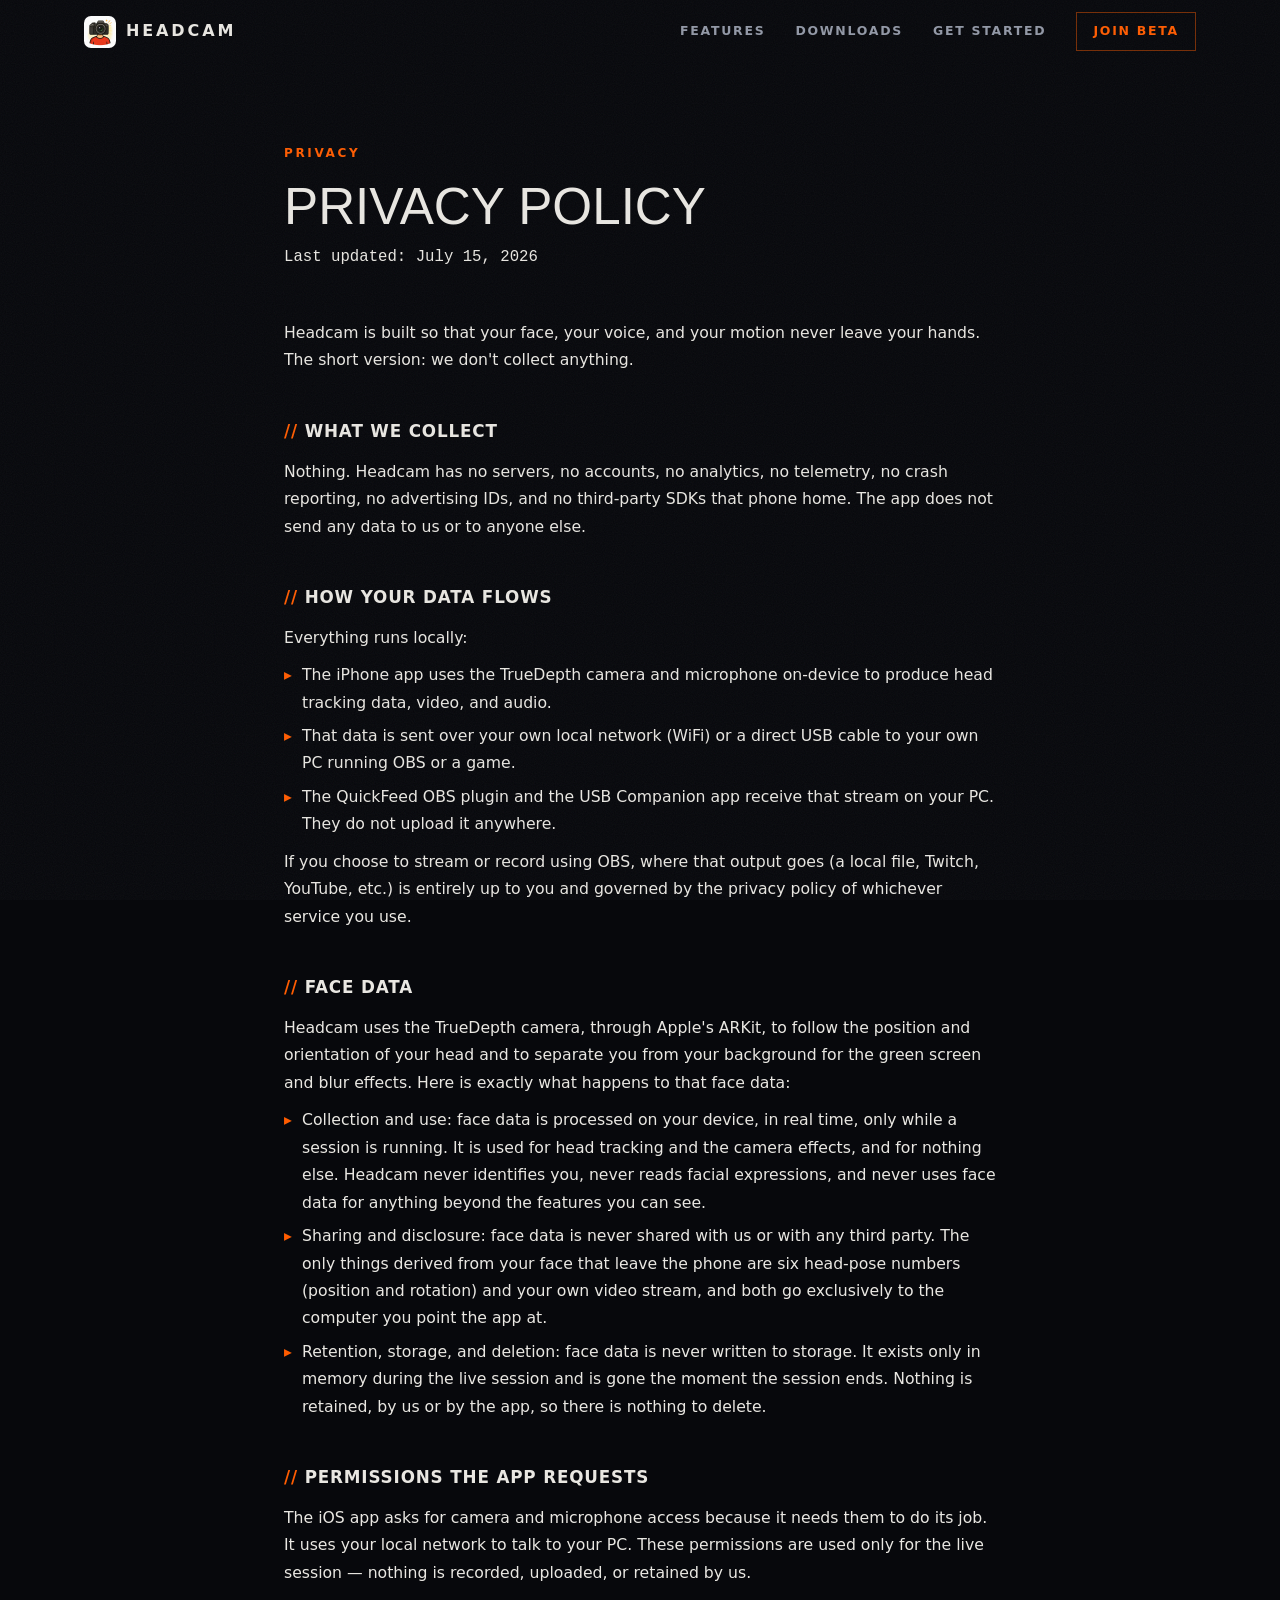
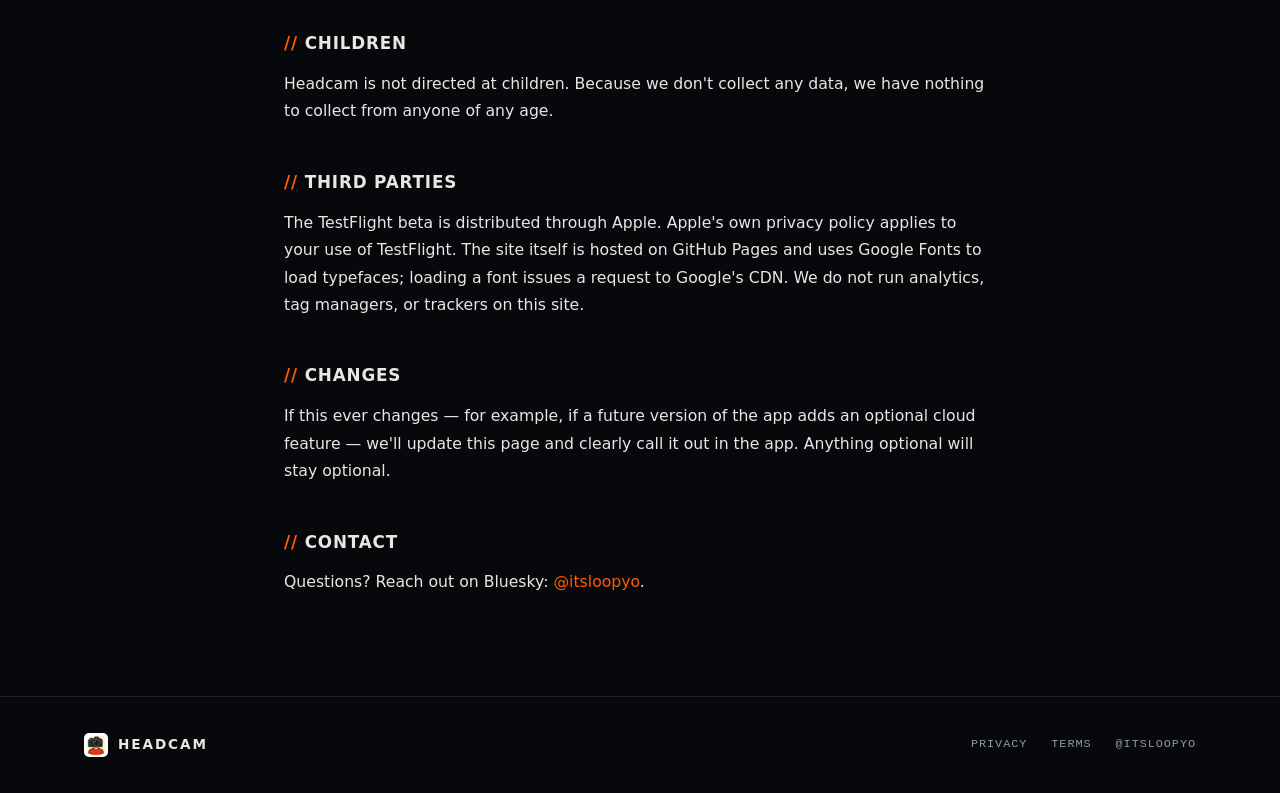
==== commit e8cffcc6: "Add explicit Face data section to the privacy policy App Review's TrueDepth questionnaire asks where" ====
--- a/privacy.html
+++ b/privacy.html
@@ -5,14 +5,14 @@
   <meta name="viewport" content="width=device-width, initial-scale=1.0">
   <title>Privacy Policy — Headcam</title>
   <meta name="description" content="Headcam runs entirely on your devices. We don't collect, transmit, or store any personal data.">
-  <meta name="theme-color" content="#07080c">
+  <meta name="theme-color" content="#0a0a0a">
   <link rel="icon" type="image/x-icon" href="favicon.ico">
   <link rel="icon" type="image/png" sizes="32x32" href="assets/images/favicon-32x32.png">
   <link rel="icon" type="image/png" sizes="16x16" href="assets/images/favicon-16x16.png">
   <link rel="apple-touch-icon" sizes="180x180" href="assets/images/apple-touch-icon.png">
   <link rel="preconnect" href="https://fonts.googleapis.com">
   <link rel="preconnect" href="https://fonts.gstatic.com" crossorigin>
-  <link href="https://fonts.googleapis.com/css2?family=Anton&family=Chakra+Petch:wght@400;500;600;700&family=IBM+Plex+Mono:wght@400;500&display=swap" rel="stylesheet">
+  <link href="https://fonts.googleapis.com/css2?family=Inter:wght@400;500;600&family=Space+Grotesk:wght@600;700&display=swap" rel="stylesheet">
   <link rel="stylesheet" href="css/style.css">
 </head>
 <body>
@@ -22,7 +22,6 @@
       <a href="index.html" class="nav-brand">
         <img src="assets/images/app-icon.png" alt="Headcam" class="nav-icon" width="32" height="32">
         <span class="nav-wordmark">Headcam</span>
-        <span class="nav-beta">beta</span>
       </a>
       <button class="nav-toggle" id="nav-toggle" aria-label="Toggle navigation" aria-expanded="false">
         <span></span><span></span>
@@ -90,13 +89,8 @@
       <div class="footer-links">
         <a href="privacy.html" class="footer-link">Privacy</a>
         <a href="terms.html" class="footer-link">Terms</a>
-        <a href="https://github.com/itsloopyo" target="_blank" rel="noopener noreferrer" class="footer-link">GitHub</a>
-        <a href="https://discord.gg/Vb9JEgArV" target="_blank" rel="noopener noreferrer" class="footer-link">Discord</a>
         <a href="https://bsky.app/profile/itsloopyo.bsky.social" target="_blank" rel="noopener noreferrer" class="footer-link" aria-label="Bluesky">@itsloopyo</a>
       </div>
-    </div>
-    <div class="container">
-      <p class="footer-note">Game titles belong to their respective owners. Headcam and the head tracking mods are independent projects, not affiliated with or endorsed by any game developer or publisher.</p>
     </div>
   </footer>
 
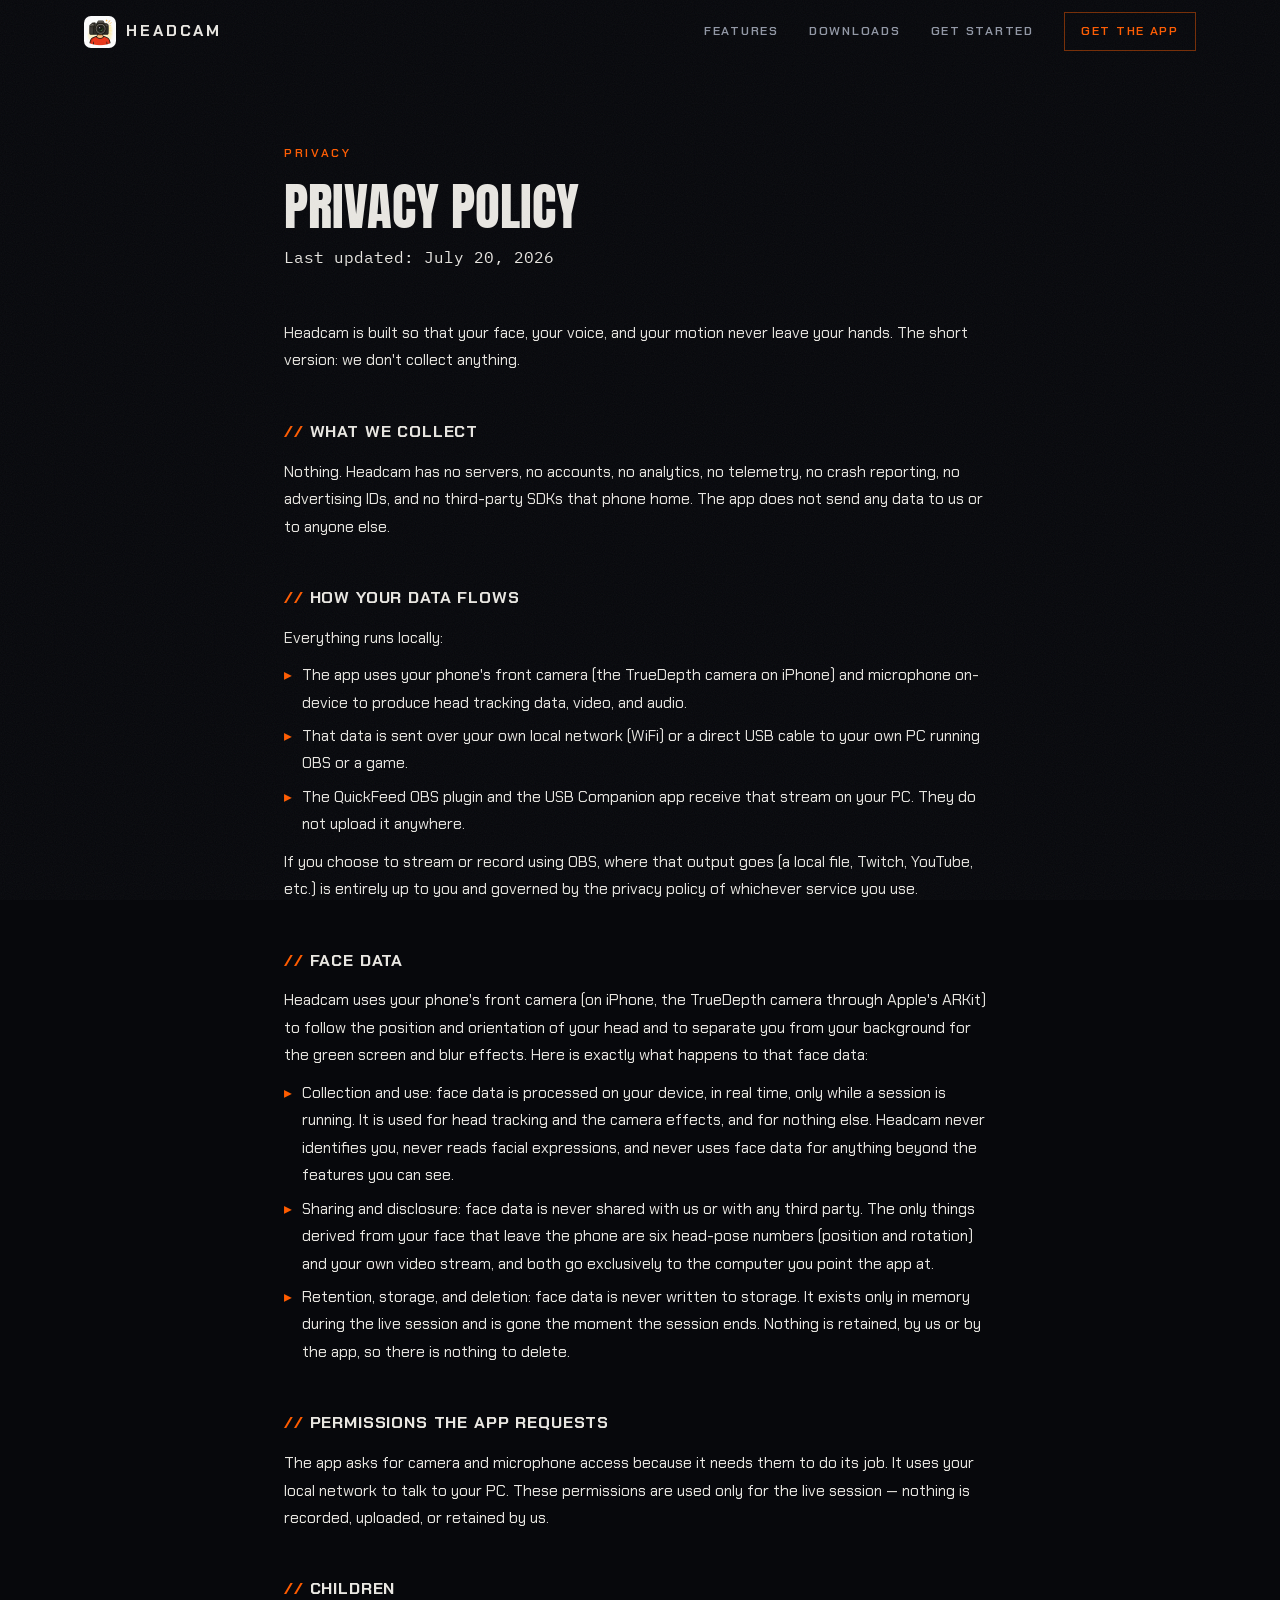
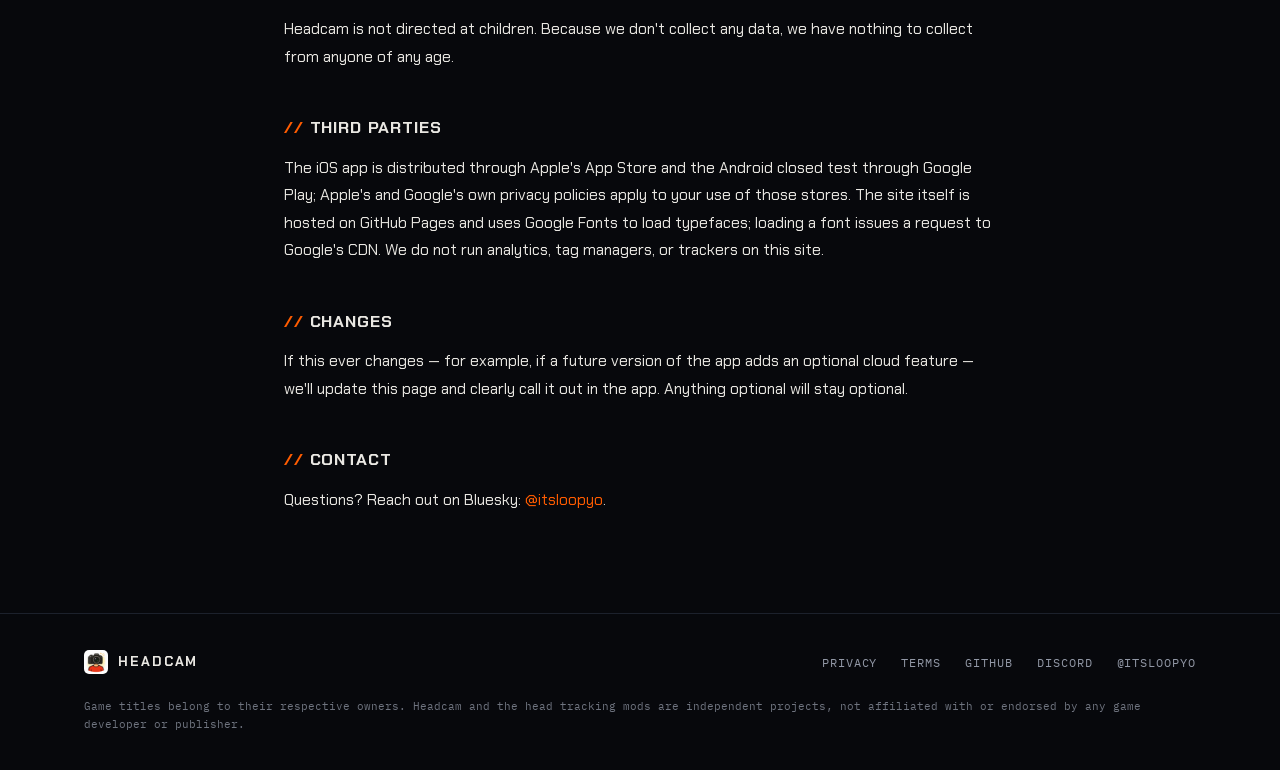
==== commit c32ba783: "Update site for App Store launch and Android closed beta" ====
--- a/privacy.html
+++ b/privacy.html
@@ -5,14 +5,14 @@
   <meta name="viewport" content="width=device-width, initial-scale=1.0">
   <title>Privacy Policy — Headcam</title>
   <meta name="description" content="Headcam runs entirely on your devices. We don't collect, transmit, or store any personal data.">
-  <meta name="theme-color" content="#0a0a0a">
+  <meta name="theme-color" content="#07080c">
   <link rel="icon" type="image/x-icon" href="favicon.ico">
   <link rel="icon" type="image/png" sizes="32x32" href="assets/images/favicon-32x32.png">
   <link rel="icon" type="image/png" sizes="16x16" href="assets/images/favicon-16x16.png">
   <link rel="apple-touch-icon" sizes="180x180" href="assets/images/apple-touch-icon.png">
   <link rel="preconnect" href="https://fonts.googleapis.com">
   <link rel="preconnect" href="https://fonts.gstatic.com" crossorigin>
-  <link href="https://fonts.googleapis.com/css2?family=Inter:wght@400;500;600&family=Space+Grotesk:wght@600;700&display=swap" rel="stylesheet">
+  <link href="https://fonts.googleapis.com/css2?family=Anton&family=Chakra+Petch:wght@400;500;600;700&family=IBM+Plex+Mono:wght@400;500&display=swap" rel="stylesheet">
   <link rel="stylesheet" href="css/style.css">
 </head>
 <body>
@@ -30,7 +30,7 @@
         <a href="index.html#features">Features</a>
         <a href="index.html#downloads">Downloads</a>
         <a href="index.html#setup">Get started</a>
-        <a href="https://testflight.apple.com/join/P8mfMsU5" class="nav-cta">Join Beta</a>
+        <a href="index.html#downloads" class="nav-cta">Get the app</a>
       </div>
     </div>
   </nav>
@@ -39,7 +39,7 @@
     <div class="container">
       <span class="section-label">Privacy</span>
       <h1 class="legal-headline">Privacy Policy</h1>
-      <p class="legal-updated">Last updated: July 15, 2026</p>
+      <p class="legal-updated">Last updated: July 20, 2026</p>
 
       <p>Headcam is built so that your face, your voice, and your motion never leave your hands. The short version: we don't collect anything.</p>
 
@@ -49,14 +49,14 @@
       <h2>How your data flows</h2>
       <p>Everything runs locally:</p>
       <ul>
-        <li>The iPhone app uses the TrueDepth camera and microphone on-device to produce head tracking data, video, and audio.</li>
+        <li>The app uses your phone's front camera (the TrueDepth camera on iPhone) and microphone on-device to produce head tracking data, video, and audio.</li>
         <li>That data is sent over your own local network (WiFi) or a direct USB cable to your own PC running OBS or a game.</li>
         <li>The QuickFeed OBS plugin and the USB Companion app receive that stream on your PC. They do not upload it anywhere.</li>
       </ul>
       <p>If you choose to stream or record using OBS, where that output goes (a local file, Twitch, YouTube, etc.) is entirely up to you and governed by the privacy policy of whichever service you use.</p>
 
       <h2>Face data</h2>
-      <p>Headcam uses the TrueDepth camera, through Apple's ARKit, to follow the position and orientation of your head and to separate you from your background for the green screen and blur effects. Here is exactly what happens to that face data:</p>
+      <p>Headcam uses your phone's front camera (on iPhone, the TrueDepth camera through Apple's ARKit) to follow the position and orientation of your head and to separate you from your background for the green screen and blur effects. Here is exactly what happens to that face data:</p>
       <ul>
         <li>Collection and use: face data is processed on your device, in real time, only while a session is running. It is used for head tracking and the camera effects, and for nothing else. Headcam never identifies you, never reads facial expressions, and never uses face data for anything beyond the features you can see.</li>
         <li>Sharing and disclosure: face data is never shared with us or with any third party. The only things derived from your face that leave the phone are six head-pose numbers (position and rotation) and your own video stream, and both go exclusively to the computer you point the app at.</li>
@@ -64,13 +64,13 @@
       </ul>
 
       <h2>Permissions the app requests</h2>
-      <p>The iOS app asks for camera and microphone access because it needs them to do its job. It uses your local network to talk to your PC. These permissions are used only for the live session — nothing is recorded, uploaded, or retained by us.</p>
+      <p>The app asks for camera and microphone access because it needs them to do its job. It uses your local network to talk to your PC. These permissions are used only for the live session — nothing is recorded, uploaded, or retained by us.</p>
 
       <h2>Children</h2>
       <p>Headcam is not directed at children. Because we don't collect any data, we have nothing to collect from anyone of any age.</p>
 
       <h2>Third parties</h2>
-      <p>The TestFlight beta is distributed through Apple. Apple's own privacy policy applies to your use of TestFlight. The site itself is hosted on GitHub Pages and uses Google Fonts to load typefaces; loading a font issues a request to Google's CDN. We do not run analytics, tag managers, or trackers on this site.</p>
+      <p>The iOS app is distributed through Apple's App Store and the Android closed test through Google Play; Apple's and Google's own privacy policies apply to your use of those stores. The site itself is hosted on GitHub Pages and uses Google Fonts to load typefaces; loading a font issues a request to Google's CDN. We do not run analytics, tag managers, or trackers on this site.</p>
 
       <h2>Changes</h2>
       <p>If this ever changes — for example, if a future version of the app adds an optional cloud feature — we'll update this page and clearly call it out in the app. Anything optional will stay optional.</p>
@@ -89,8 +89,13 @@
       <div class="footer-links">
         <a href="privacy.html" class="footer-link">Privacy</a>
         <a href="terms.html" class="footer-link">Terms</a>
+        <a href="https://github.com/itsloopyo" target="_blank" rel="noopener noreferrer" class="footer-link">GitHub</a>
+        <a href="https://discord.gg/Vb9JEgArV" target="_blank" rel="noopener noreferrer" class="footer-link">Discord</a>
         <a href="https://bsky.app/profile/itsloopyo.bsky.social" target="_blank" rel="noopener noreferrer" class="footer-link" aria-label="Bluesky">@itsloopyo</a>
       </div>
+    </div>
+    <div class="container">
+      <p class="footer-note">Game titles belong to their respective owners. Headcam and the head tracking mods are independent projects, not affiliated with or endorsed by any game developer or publisher.</p>
     </div>
   </footer>
 
--- a/css/style.css
+++ b/css/style.css
@@ -261,17 +261,6 @@
   letter-spacing: 0.18em;
 }
 
-.nav-beta {
-  font-family: var(--mono);
-  font-size: 0.6rem;
-  text-transform: uppercase;
-  letter-spacing: 0.12em;
-  color: var(--accent);
-  border: 1px solid rgba(255, 92, 0, 0.45);
-  padding: 1px 6px;
-  margin-top: -10px;
-}
-
 .nav-toggle {
   display: none;
   background: none;
@@ -950,7 +939,6 @@
 }
 
 .download-card--hero {
-  grid-column: 1 / -1;
   border-color: rgba(255, 92, 0, 0.55);
   background: linear-gradient(135deg, rgba(255, 92, 0, 0.07), var(--panel) 55%);
 }
@@ -1291,6 +1279,14 @@
   display: block;
   color: transparent;
   -webkit-text-stroke: 2px var(--accent);
+}
+
+.cta-actions {
+  display: flex;
+  justify-content: center;
+  align-items: center;
+  gap: 16px;
+  flex-wrap: wrap;
 }
 
 .cta-meta {
@@ -1565,12 +1561,14 @@
 }
 
 @media (max-width: 480px) {
-  .hero-actions {
+  .hero-actions,
+  .cta-actions {
     flex-direction: column;
     align-items: stretch;
   }
 
-  .hero-actions .btn {
+  .hero-actions .btn,
+  .cta-actions .btn {
     justify-content: center;
   }
 
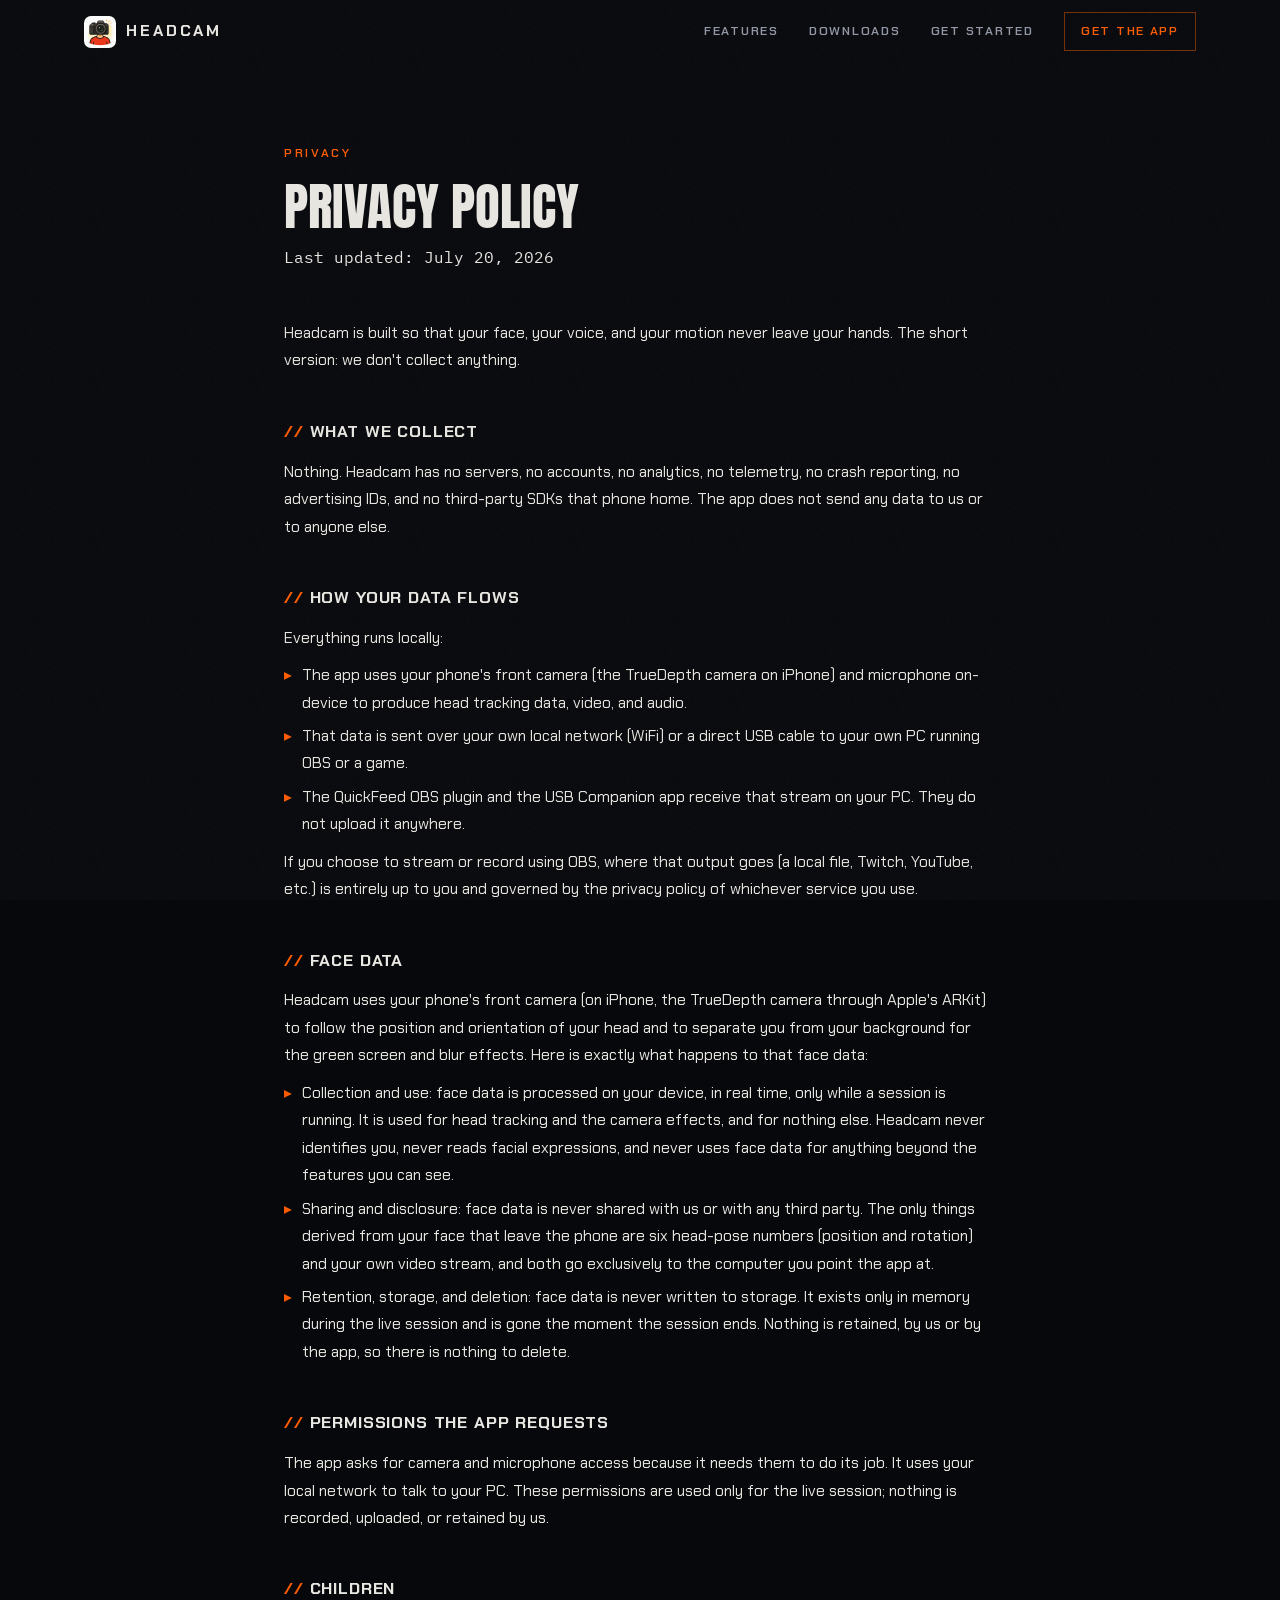
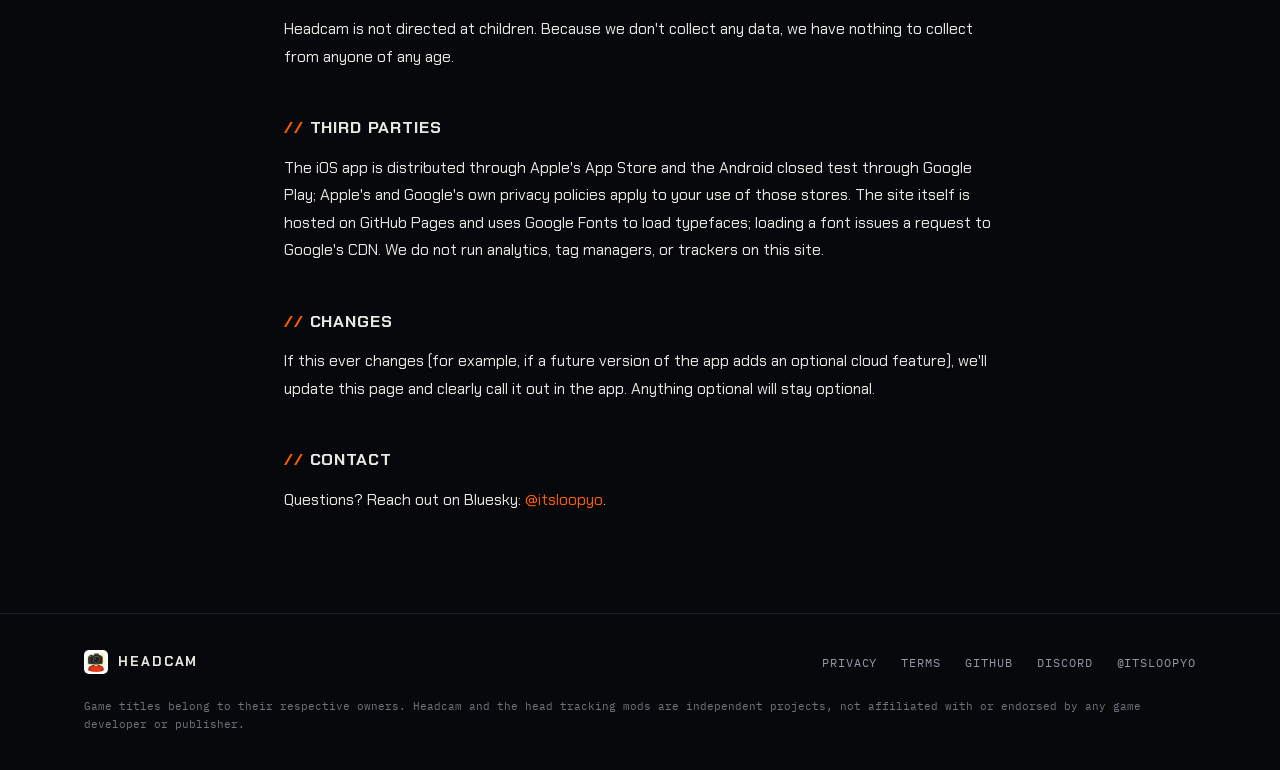
==== commit 8edfb9fb: "Strip em-dashes site-wide and clarify OpenTrack vs mod tracking paths" ====
--- a/privacy.html
+++ b/privacy.html
@@ -3,7 +3,7 @@
 <head>
   <meta charset="UTF-8">
   <meta name="viewport" content="width=device-width, initial-scale=1.0">
-  <title>Privacy Policy — Headcam</title>
+  <title>Privacy Policy - Headcam</title>
   <meta name="description" content="Headcam runs entirely on your devices. We don't collect, transmit, or store any personal data.">
   <meta name="theme-color" content="#07080c">
   <link rel="icon" type="image/x-icon" href="favicon.ico">
@@ -64,7 +64,7 @@
       </ul>
 
       <h2>Permissions the app requests</h2>
-      <p>The app asks for camera and microphone access because it needs them to do its job. It uses your local network to talk to your PC. These permissions are used only for the live session — nothing is recorded, uploaded, or retained by us.</p>
+      <p>The app asks for camera and microphone access because it needs them to do its job. It uses your local network to talk to your PC. These permissions are used only for the live session; nothing is recorded, uploaded, or retained by us.</p>
 
       <h2>Children</h2>
       <p>Headcam is not directed at children. Because we don't collect any data, we have nothing to collect from anyone of any age.</p>
@@ -73,7 +73,7 @@
       <p>The iOS app is distributed through Apple's App Store and the Android closed test through Google Play; Apple's and Google's own privacy policies apply to your use of those stores. The site itself is hosted on GitHub Pages and uses Google Fonts to load typefaces; loading a font issues a request to Google's CDN. We do not run analytics, tag managers, or trackers on this site.</p>
 
       <h2>Changes</h2>
-      <p>If this ever changes — for example, if a future version of the app adds an optional cloud feature — we'll update this page and clearly call it out in the app. Anything optional will stay optional.</p>
+      <p>If this ever changes (for example, if a future version of the app adds an optional cloud feature), we'll update this page and clearly call it out in the app. Anything optional will stay optional.</p>
 
       <h2>Contact</h2>
       <p>Questions? Reach out on Bluesky: <a href="https://bsky.app/profile/itsloopyo.bsky.social" target="_blank" rel="noopener noreferrer">@itsloopyo</a>.</p>
@@ -90,7 +90,7 @@
         <a href="privacy.html" class="footer-link">Privacy</a>
         <a href="terms.html" class="footer-link">Terms</a>
         <a href="https://github.com/itsloopyo" target="_blank" rel="noopener noreferrer" class="footer-link">GitHub</a>
-        <a href="https://discord.gg/Vb9JEgArV" target="_blank" rel="noopener noreferrer" class="footer-link">Discord</a>
+        <a href="https://discord.com/invite/dxyZdyFNT9" target="_blank" rel="noopener noreferrer" class="footer-link">Discord</a>
         <a href="https://bsky.app/profile/itsloopyo.bsky.social" target="_blank" rel="noopener noreferrer" class="footer-link" aria-label="Bluesky">@itsloopyo</a>
       </div>
     </div>
--- a/css/style.css
+++ b/css/style.css
@@ -1,5 +1,5 @@
 /* ============================================
-   Headcam.app — Night Cockpit HUD
+   Headcam.app - Night Cockpit HUD
    ============================================ */
 
 *,
@@ -337,10 +337,7 @@
    ============================================ */
 .hero {
   position: relative;
-  min-height: max(620px, 94vh);
-  display: flex;
-  align-items: center;
-  padding: calc(var(--nav-h) + 48px) 0 72px;
+  padding: calc(var(--nav-h) + 32px) 0 64px;
   overflow: hidden;
 }
 
@@ -349,7 +346,7 @@
   inset: 0;
   pointer-events: none;
   background-image:
-    radial-gradient(ellipse 70% 55% at 72% 42%, rgba(255, 92, 0, 0.07), transparent 70%),
+    radial-gradient(ellipse 70% 55% at 50% 62%, rgba(255, 92, 0, 0.07), transparent 70%),
     linear-gradient(rgba(255, 255, 255, 0.025) 1px, transparent 1px),
     linear-gradient(90deg, rgba(255, 255, 255, 0.025) 1px, transparent 1px);
   background-size: auto, 56px 56px, 56px 56px;
@@ -359,16 +356,17 @@
 
 .hero-grid {
   position: relative;
-  display: grid;
-  grid-template-columns: 1.05fr 0.95fr;
-  align-items: center;
-  gap: 32px;
+  display: flex;
+  flex-direction: column;
+  align-items: center;
+  text-align: center;
 }
 
 /* HUD readout chips */
 .hud-chips {
   display: flex;
   flex-wrap: wrap;
+  justify-content: center;
   gap: 8px;
   margin-bottom: 32px;
   animation: rise 0.7s cubic-bezier(0.2, 0.7, 0.2, 1) both;
@@ -423,7 +421,7 @@
 .hero-headline {
   font-family: var(--disp);
   font-weight: 400;
-  font-size: clamp(3.1rem, 7.6vw, 6.2rem);
+  font-size: clamp(3rem, 7vw, 5.6rem);
   line-height: 0.98;
   text-transform: uppercase;
   letter-spacing: 0.005em;
@@ -455,9 +453,9 @@
 .hero-sub {
   font-size: clamp(1rem, 1.6vw, 1.1rem);
   color: var(--muted);
-  max-width: 470px;
+  max-width: 520px;
   line-height: 1.75;
-  margin-bottom: 24px;
+  margin: 0 auto 24px;
   animation: rise 0.7s ease 0.3s both;
 }
 
@@ -465,8 +463,9 @@
   display: flex;
   flex-wrap: wrap;
   align-items: center;
+  justify-content: center;
   gap: 10px;
-  margin-bottom: 40px;
+  margin-bottom: 36px;
   animation: rise 0.7s ease 0.4s both;
 }
 
@@ -505,6 +504,7 @@
 .hero-actions {
   display: flex;
   align-items: center;
+  justify-content: center;
   gap: 16px;
   flex-wrap: wrap;
   animation: rise 0.7s ease 0.5s both;
@@ -520,10 +520,13 @@
   animation: rise 0.7s ease 0.6s both;
 }
 
-/* --- Face point-cloud visual --- */
+/* --- Hero demo video --- */
 .hero-visual {
   position: relative;
-  height: clamp(380px, 46vw, 560px);
+  width: 100%;
+  max-width: 920px;
+  margin-top: 8px;
+  margin-bottom: 44px;
   animation: fadein 1.2s ease 0.4s both;
 }
 
@@ -532,107 +535,21 @@
   to { opacity: 1; }
 }
 
-#face-canvas {
-  position: absolute;
-  inset: 0;
+.hero-app-shot {
+  display: block;
   width: 100%;
-  height: 100%;
-}
-
-.reticle {
-  position: absolute;
-  inset: 6%;
-  pointer-events: none;
-}
-
-.ret-corner {
-  position: absolute;
-  width: 26px;
-  height: 26px;
-  border: 0 solid var(--accent);
-  opacity: 0.7;
-  animation: ret-pulse 3s ease-in-out infinite;
-}
-
-.ret-tl { top: 0; left: 0; border-top-width: 1.5px; border-left-width: 1.5px; }
-.ret-tr { top: 0; right: 0; border-top-width: 1.5px; border-right-width: 1.5px; }
-.ret-bl { bottom: 0; left: 0; border-bottom-width: 1.5px; border-left-width: 1.5px; }
-.ret-br { bottom: 0; right: 0; border-bottom-width: 1.5px; border-right-width: 1.5px; }
-
-@keyframes ret-pulse {
-  0%, 100% { opacity: 0.7; }
-  50% { opacity: 0.3; }
-}
-
-.ret-cross {
-  position: absolute;
-  top: 50%;
-  left: 50%;
-  width: 14px;
-  height: 14px;
-  transform: translate(-50%, -50%);
-  opacity: 0.5;
-}
-
-.ret-cross::before,
-.ret-cross::after {
-  content: '';
-  position: absolute;
-  background: var(--accent);
-}
-
-.ret-cross::before {
-  left: 50%;
-  top: 0;
-  bottom: 0;
-  width: 1px;
-}
-
-.ret-cross::after {
-  top: 50%;
-  left: 0;
-  right: 0;
-  height: 1px;
-}
-
-.visual-tag {
-  position: absolute;
-  font-family: var(--mono);
-  font-size: 0.62rem;
-  text-transform: uppercase;
-  letter-spacing: 0.12em;
-  color: var(--accent);
-  opacity: 0.85;
-}
-
-.visual-tag--tl {
-  top: calc(6% + 10px);
-  left: calc(6% + 36px);
-}
-
-.visual-tag--br {
-  bottom: calc(6% + 10px);
-  right: calc(6% + 36px);
-}
-
-.motion-chip {
-  position: absolute;
-  bottom: calc(6% + 4px);
-  left: 50%;
-  transform: translateX(-50%);
-  font-family: var(--mono);
-  font-size: 0.68rem;
-  text-transform: uppercase;
-  letter-spacing: 0.12em;
-  color: var(--accent);
-  background: rgba(13, 16, 24, 0.85);
-  border: 1px solid rgba(255, 92, 0, 0.5);
-  padding: 8px 14px;
-  cursor: pointer;
-}
-
-.motion-chip:hover {
-  background: rgba(255, 92, 0, 0.15);
+  height: auto;
+  border-radius: 14px;
+  border: 1px solid rgba(255, 255, 255, 0.08);
+  box-shadow:
+    0 30px 90px -30px rgba(0, 0, 0, 0.85),
+    0 0 140px -30px var(--glow);
+  /* Keeps the video in normal compositing. Without a filter, Chrome on
+     Windows promotes it to a hardware overlay plane (MPO) once the hero
+     fade-in ends, and on many GPU/monitor combos that pipeline switch
+     washes out the whole screen until the video scrolls out of view.
+     Imperceptible by design; do not remove. */
+  filter: brightness(1.001);
 }
 
 /* ============================================
@@ -1441,21 +1358,13 @@
    Responsive
    ============================================ */
 @media (max-width: 960px) {
-  .hero-grid {
-    grid-template-columns: 1fr;
-    gap: 8px;
-  }
-
   .hero {
-    min-height: auto;
     padding-bottom: 40px;
   }
 
   .hero-visual {
-    height: clamp(320px, 60vw, 420px);
-    max-width: 480px;
-    margin: 0 auto;
-    width: 100%;
+    margin-top: 4px;
+    margin-bottom: 32px;
   }
 
   .stat-band {
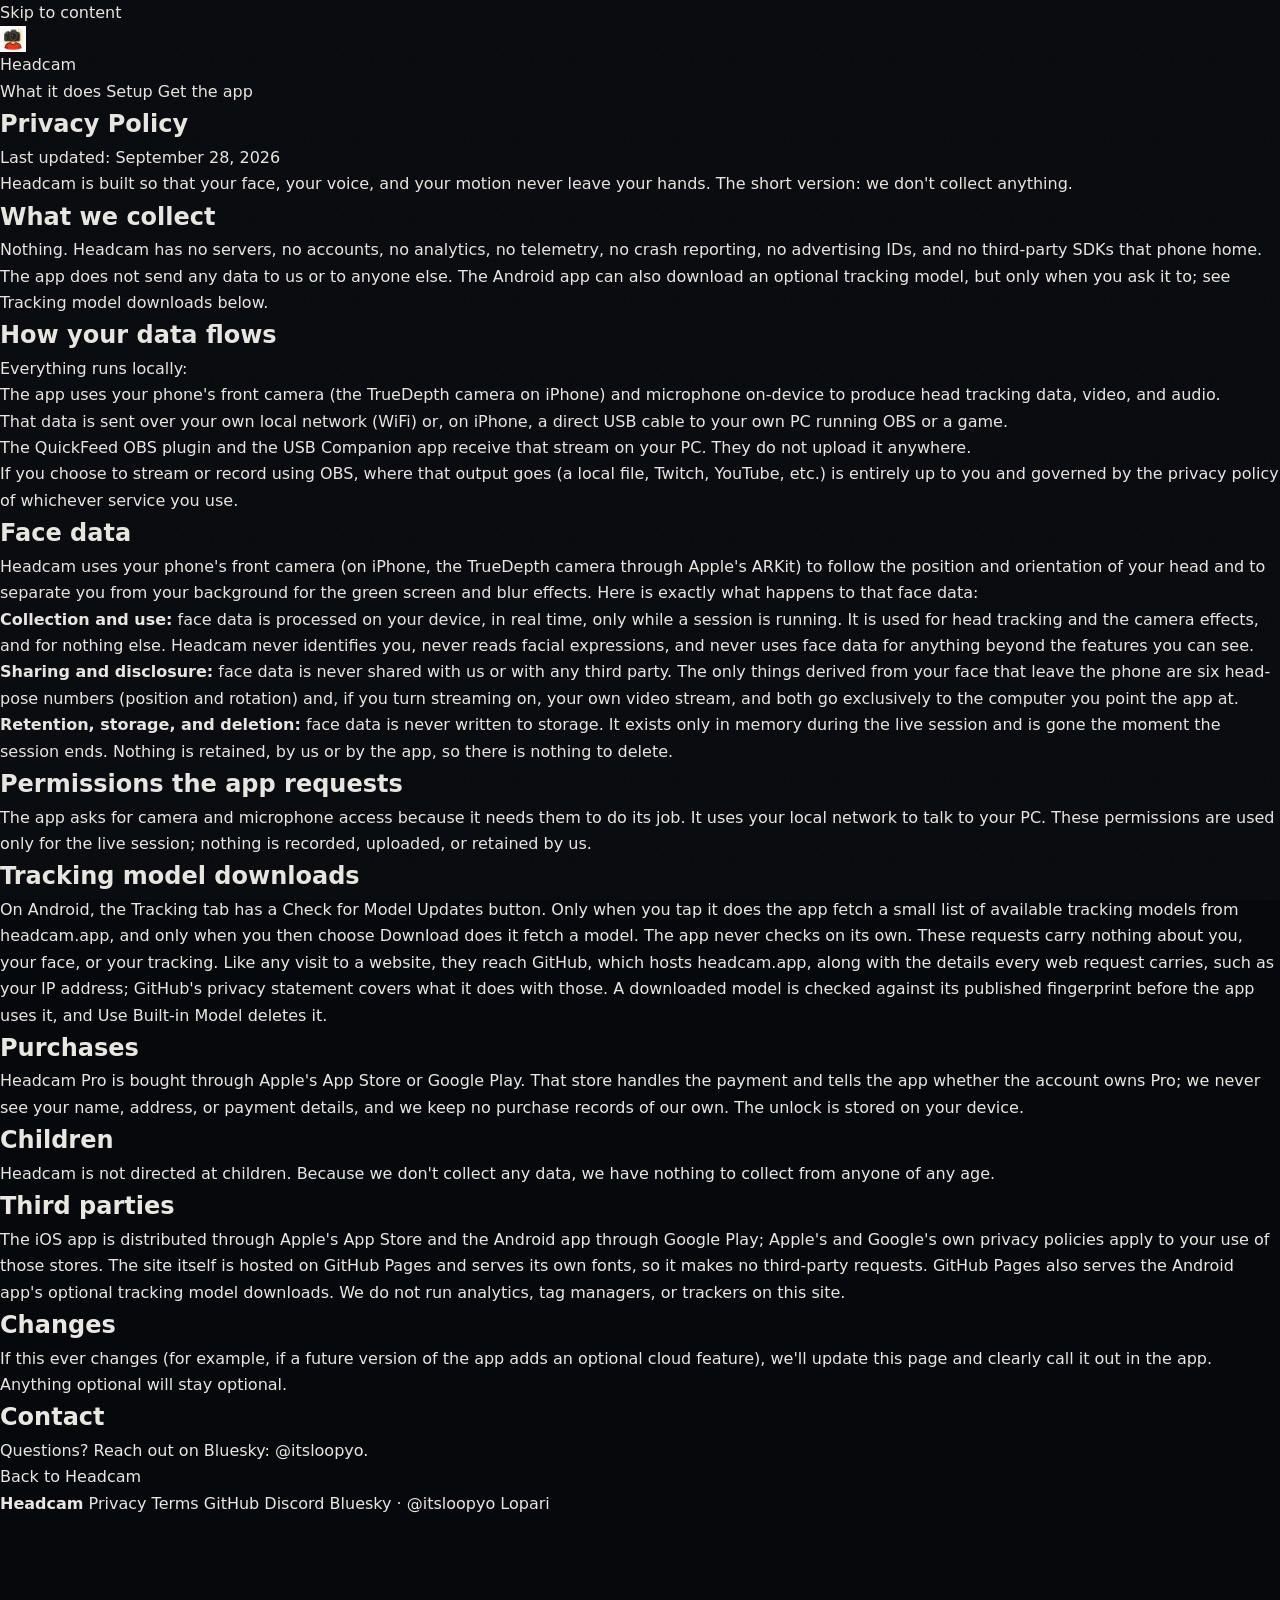
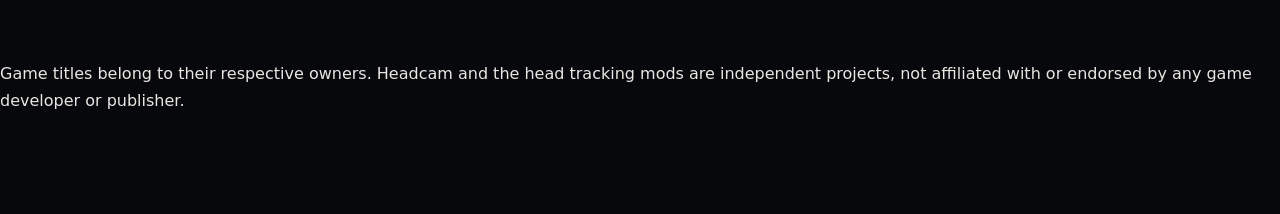
==== commit 4e441b14: "Disclose tracking model downloads in the privacy policy and correct the update rate copy The privacy" ====
--- a/privacy.html
+++ b/privacy.html
@@ -4,53 +4,47 @@
   <meta charset="UTF-8">
   <meta name="viewport" content="width=device-width, initial-scale=1.0">
   <title>Privacy Policy - Headcam</title>
-  <meta name="description" content="Headcam runs entirely on your devices. We don't collect, transmit, or store any personal data.">
-  <meta name="theme-color" content="#07080c">
+  <meta name="description" content="Headcam collects nothing. Tracking, video and audio stay on your phone and your own network.">
+  <meta name="theme-color" content="#1f4d3a">
   <link rel="icon" type="image/x-icon" href="favicon.ico">
   <link rel="icon" type="image/png" sizes="32x32" href="assets/images/favicon-32x32.png">
   <link rel="icon" type="image/png" sizes="16x16" href="assets/images/favicon-16x16.png">
   <link rel="apple-touch-icon" sizes="180x180" href="assets/images/apple-touch-icon.png">
-  <link rel="preconnect" href="https://fonts.googleapis.com">
-  <link rel="preconnect" href="https://fonts.gstatic.com" crossorigin>
-  <link href="https://fonts.googleapis.com/css2?family=Anton&family=Chakra+Petch:wght@400;500;600;700&family=IBM+Plex+Mono:wght@400;500&display=swap" rel="stylesheet">
-  <link rel="stylesheet" href="css/style.css">
+  <link rel="preload" href="fonts/baloo2-latin-var.woff2" as="font" type="font/woff2" crossorigin>
+  <link rel="preload" href="fonts/archivo-latin-var.woff2" as="font" type="font/woff2" crossorigin>
+  <link rel="stylesheet" href="css/style.css?v=4">
 </head>
 <body>
 
-  <nav class="nav" id="nav">
-    <div class="nav-inner">
-      <a href="index.html" class="nav-brand">
-        <img src="assets/images/app-icon.png" alt="Headcam" class="nav-icon" width="32" height="32">
-        <span class="nav-wordmark">Headcam</span>
-      </a>
-      <button class="nav-toggle" id="nav-toggle" aria-label="Toggle navigation" aria-expanded="false">
-        <span></span><span></span>
-      </button>
-      <div class="nav-links" id="nav-links">
-        <a href="index.html#features">Features</a>
-        <a href="index.html#downloads">Downloads</a>
-        <a href="index.html#setup">Get started</a>
-        <a href="index.html#downloads" class="nav-cta">Get the app</a>
-      </div>
-    </div>
-  </nav>
+<a class="skip-link" href="#main">Skip to content</a>
 
-  <main class="legal">
-    <div class="container">
-      <span class="section-label">Privacy</span>
-      <h1 class="legal-headline">Privacy Policy</h1>
-      <p class="legal-updated">Last updated: July 20, 2026</p>
+<header class="strip">
+  <div class="strip-row">
+    <a href="index.html" class="brand"><img src="assets/images/app-icon.png" alt="" width="26" height="26">Headcam</a>
+    <nav aria-label="Primary">
+      <a href="index.html#does">What it does</a>
+      <a href="index.html#setup">Setup</a>
+      <a href="index.html#set" class="collect">Get the app</a>
+    </nav>
+  </div>
+</header>
 
-      <p>Headcam is built so that your face, your voice, and your motion never leave your hands. The short version: we don't collect anything.</p>
+<main id="main" class="legal-page">
+  <div class="wrap">
+    <article class="legal-card">
+      <h1>Privacy Policy</h1>
+      <p class="updated">Last updated: September 28, 2026</p>
+
+      <p class="intro">Headcam is built so that your face, your voice, and your motion never leave your hands. The short version: we don't collect anything.</p>
 
       <h2>What we collect</h2>
-      <p>Nothing. Headcam has no servers, no accounts, no analytics, no telemetry, no crash reporting, no advertising IDs, and no third-party SDKs that phone home. The app does not send any data to us or to anyone else.</p>
+      <p>Nothing. Headcam has no servers, no accounts, no analytics, no telemetry, no crash reporting, no advertising IDs, and no third-party SDKs that phone home. The app does not send any data to us or to anyone else. The Android app can also download an optional tracking model, but only when you ask it to; see <a href="#model-downloads">Tracking model downloads</a> below.</p>
 
       <h2>How your data flows</h2>
       <p>Everything runs locally:</p>
       <ul>
         <li>The app uses your phone's front camera (the TrueDepth camera on iPhone) and microphone on-device to produce head tracking data, video, and audio.</li>
-        <li>That data is sent over your own local network (WiFi) or a direct USB cable to your own PC running OBS or a game.</li>
+        <li>That data is sent over your own local network (WiFi) or, on iPhone, a direct USB cable to your own PC running OBS or a game.</li>
         <li>The QuickFeed OBS plugin and the USB Companion app receive that stream on your PC. They do not upload it anywhere.</li>
       </ul>
       <p>If you choose to stream or record using OBS, where that output goes (a local file, Twitch, YouTube, etc.) is entirely up to you and governed by the privacy policy of whichever service you use.</p>
@@ -58,47 +52,51 @@
       <h2>Face data</h2>
       <p>Headcam uses your phone's front camera (on iPhone, the TrueDepth camera through Apple's ARKit) to follow the position and orientation of your head and to separate you from your background for the green screen and blur effects. Here is exactly what happens to that face data:</p>
       <ul>
-        <li>Collection and use: face data is processed on your device, in real time, only while a session is running. It is used for head tracking and the camera effects, and for nothing else. Headcam never identifies you, never reads facial expressions, and never uses face data for anything beyond the features you can see.</li>
-        <li>Sharing and disclosure: face data is never shared with us or with any third party. The only things derived from your face that leave the phone are six head-pose numbers (position and rotation) and your own video stream, and both go exclusively to the computer you point the app at.</li>
-        <li>Retention, storage, and deletion: face data is never written to storage. It exists only in memory during the live session and is gone the moment the session ends. Nothing is retained, by us or by the app, so there is nothing to delete.</li>
+        <li><b>Collection and use:</b> face data is processed on your device, in real time, only while a session is running. It is used for head tracking and the camera effects, and for nothing else. Headcam never identifies you, never reads facial expressions, and never uses face data for anything beyond the features you can see.</li>
+        <li><b>Sharing and disclosure:</b> face data is never shared with us or with any third party. The only things derived from your face that leave the phone are six head-pose numbers (position and rotation) and, if you turn streaming on, your own video stream, and both go exclusively to the computer you point the app at.</li>
+        <li><b>Retention, storage, and deletion:</b> face data is never written to storage. It exists only in memory during the live session and is gone the moment the session ends. Nothing is retained, by us or by the app, so there is nothing to delete.</li>
       </ul>
 
       <h2>Permissions the app requests</h2>
       <p>The app asks for camera and microphone access because it needs them to do its job. It uses your local network to talk to your PC. These permissions are used only for the live session; nothing is recorded, uploaded, or retained by us.</p>
 
+      <h2 id="model-downloads">Tracking model downloads</h2>
+      <p>On Android, the Tracking tab has a Check for Model Updates button. Only when you tap it does the app fetch a small list of available tracking models from headcam.app, and only when you then choose Download does it fetch a model. The app never checks on its own. These requests carry nothing about you, your face, or your tracking. Like any visit to a website, they reach GitHub, which hosts headcam.app, along with the details every web request carries, such as your IP address; GitHub's privacy statement covers what it does with those. A downloaded model is checked against its published fingerprint before the app uses it, and Use Built-in Model deletes it.</p>
+
+      <h2>Purchases</h2>
+      <p>Headcam Pro is bought through Apple's App Store or Google Play. That store handles the payment and tells the app whether the account owns Pro; we never see your name, address, or payment details, and we keep no purchase records of our own. The unlock is stored on your device.</p>
+
       <h2>Children</h2>
       <p>Headcam is not directed at children. Because we don't collect any data, we have nothing to collect from anyone of any age.</p>
 
       <h2>Third parties</h2>
-      <p>The iOS app is distributed through Apple's App Store and the Android closed test through Google Play; Apple's and Google's own privacy policies apply to your use of those stores. The site itself is hosted on GitHub Pages and uses Google Fonts to load typefaces; loading a font issues a request to Google's CDN. We do not run analytics, tag managers, or trackers on this site.</p>
+      <p>The iOS app is distributed through Apple's App Store and the Android app through Google Play; Apple's and Google's own privacy policies apply to your use of those stores. The site itself is hosted on GitHub Pages and serves its own fonts, so it makes no third-party requests. GitHub Pages also serves the Android app's optional tracking model downloads. We do not run analytics, tag managers, or trackers on this site.</p>
 
       <h2>Changes</h2>
       <p>If this ever changes (for example, if a future version of the app adds an optional cloud feature), we'll update this page and clearly call it out in the app. Anything optional will stay optional.</p>
 
       <h2>Contact</h2>
       <p>Questions? Reach out on Bluesky: <a href="https://bsky.app/profile/itsloopyo.bsky.social" target="_blank" rel="noopener noreferrer">@itsloopyo</a>.</p>
+
+      <a class="back-link" href="index.html">Back to Headcam</a>
+    </article>
+  </div>
+</main>
+
+<footer class="foot">
+  <div class="wrap">
+    <div class="foot-row">
+      <b>Headcam</b>
+      <a href="privacy.html">Privacy</a>
+      <a href="terms.html">Terms</a>
+      <a href="https://github.com/itsloopyo" target="_blank" rel="noopener noreferrer">GitHub</a>
+      <a href="https://discord.com/invite/dxyZdyFNT9" target="_blank" rel="noopener noreferrer">Discord</a>
+      <a href="https://bsky.app/profile/itsloopyo.bsky.social" target="_blank" rel="noopener noreferrer">Bluesky &middot; @itsloopyo</a>
+      <a href="https://lopari.app" target="_blank" rel="noopener noreferrer">Lopari</a>
     </div>
-  </main>
+    <p class="legal">Game titles belong to their respective owners. Headcam and the head tracking mods are independent projects, not affiliated with or endorsed by any game developer or publisher.</p>
+  </div>
+</footer>
 
-  <footer class="footer">
-    <div class="container footer-inner">
-      <div class="footer-brand">
-        <img src="assets/images/app-icon.png" alt="" class="footer-icon" width="24" height="24">
-        <span>Headcam</span>
-      </div>
-      <div class="footer-links">
-        <a href="privacy.html" class="footer-link">Privacy</a>
-        <a href="terms.html" class="footer-link">Terms</a>
-        <a href="https://github.com/itsloopyo" target="_blank" rel="noopener noreferrer" class="footer-link">GitHub</a>
-        <a href="https://discord.com/invite/dxyZdyFNT9" target="_blank" rel="noopener noreferrer" class="footer-link">Discord</a>
-        <a href="https://bsky.app/profile/itsloopyo.bsky.social" target="_blank" rel="noopener noreferrer" class="footer-link" aria-label="Bluesky">@itsloopyo</a>
-      </div>
-    </div>
-    <div class="container">
-      <p class="footer-note">Game titles belong to their respective owners. Headcam and the head tracking mods are independent projects, not affiliated with or endorsed by any game developer or publisher.</p>
-    </div>
-  </footer>
-
-  <script src="js/main.js"></script>
 </body>
 </html>
